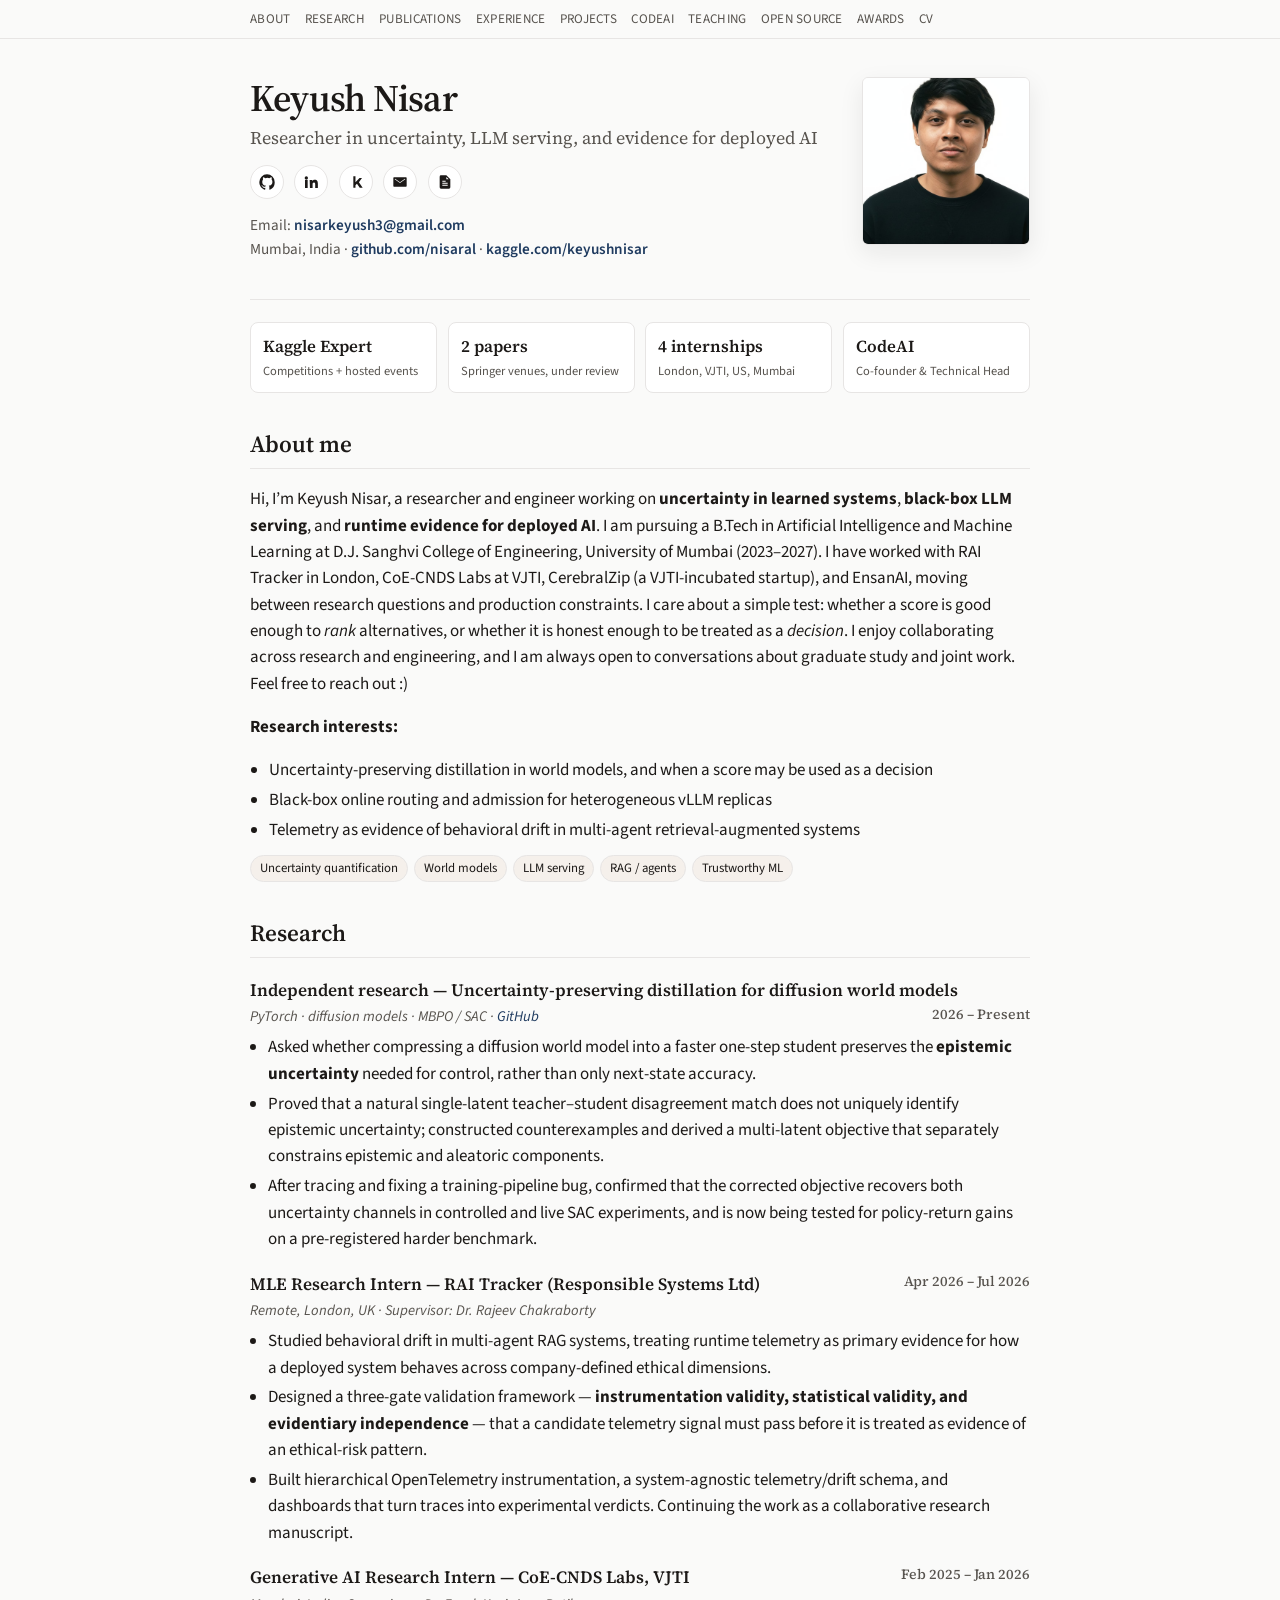
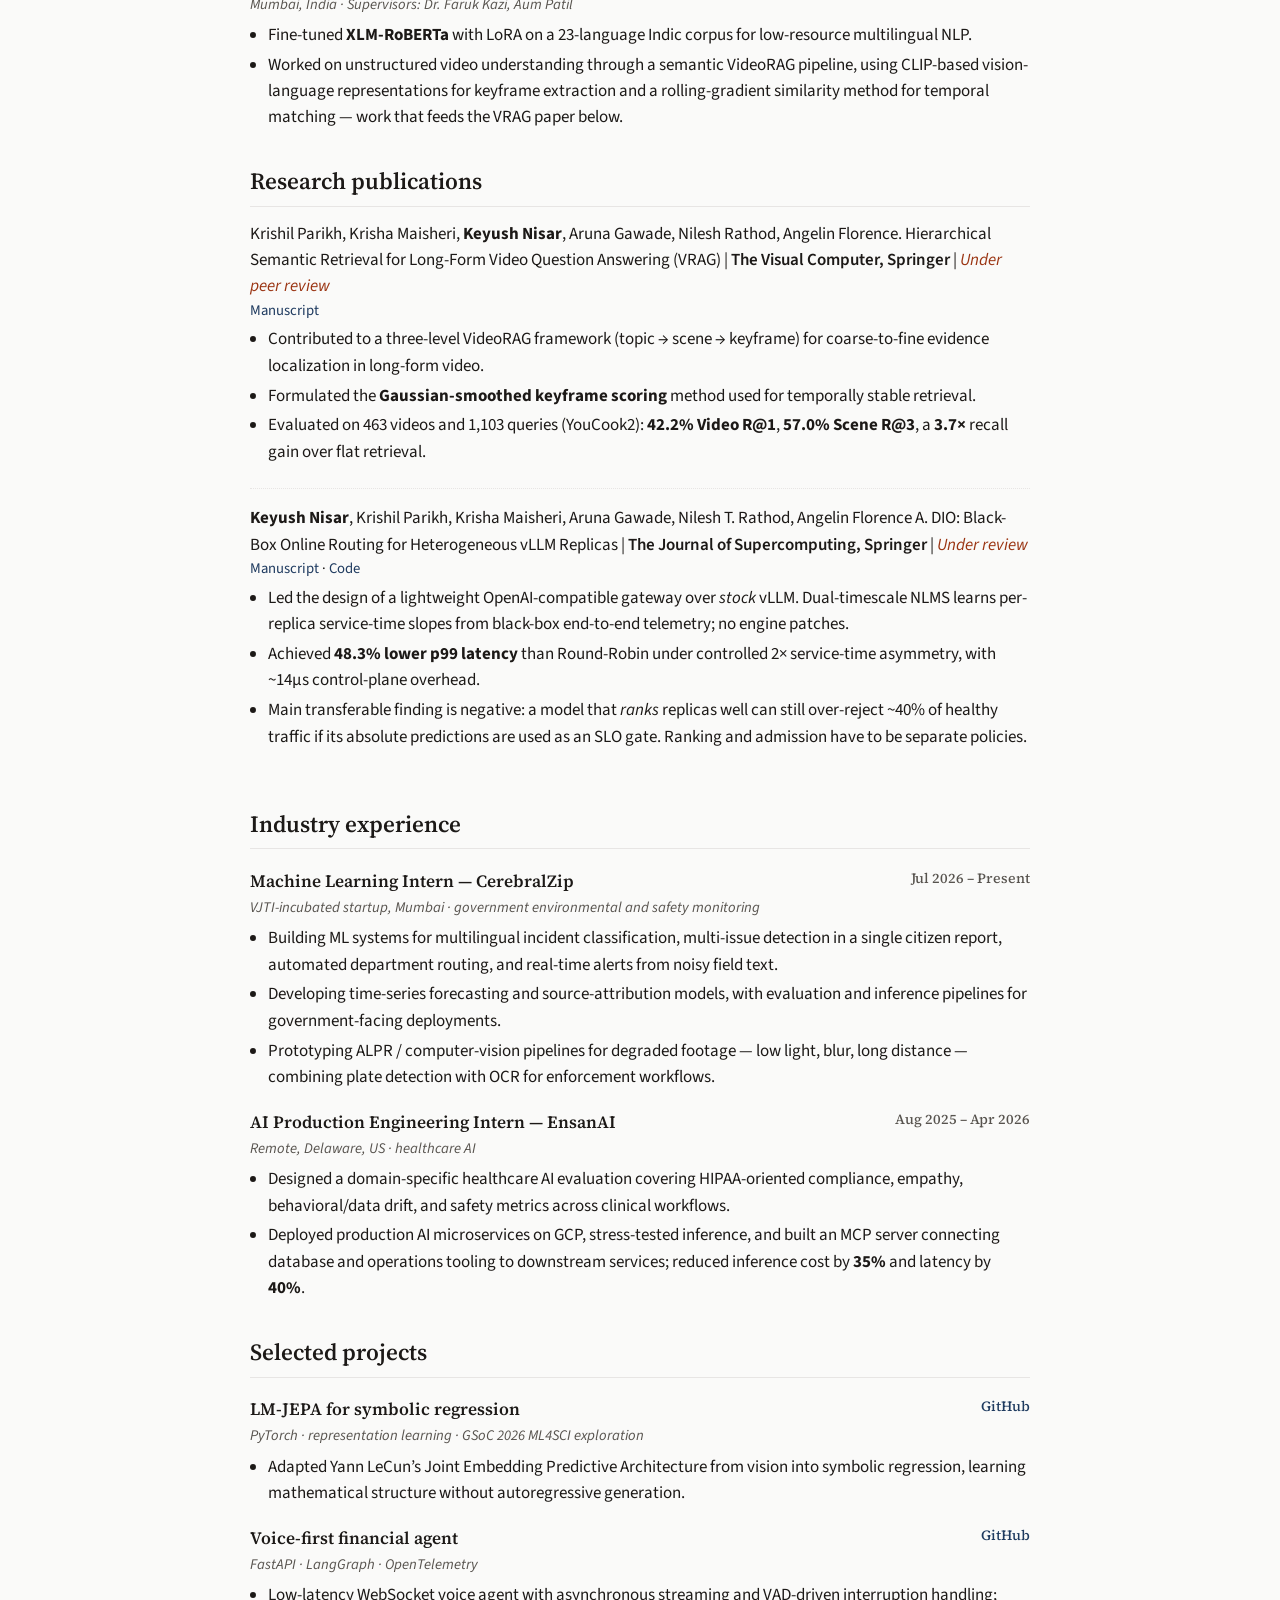
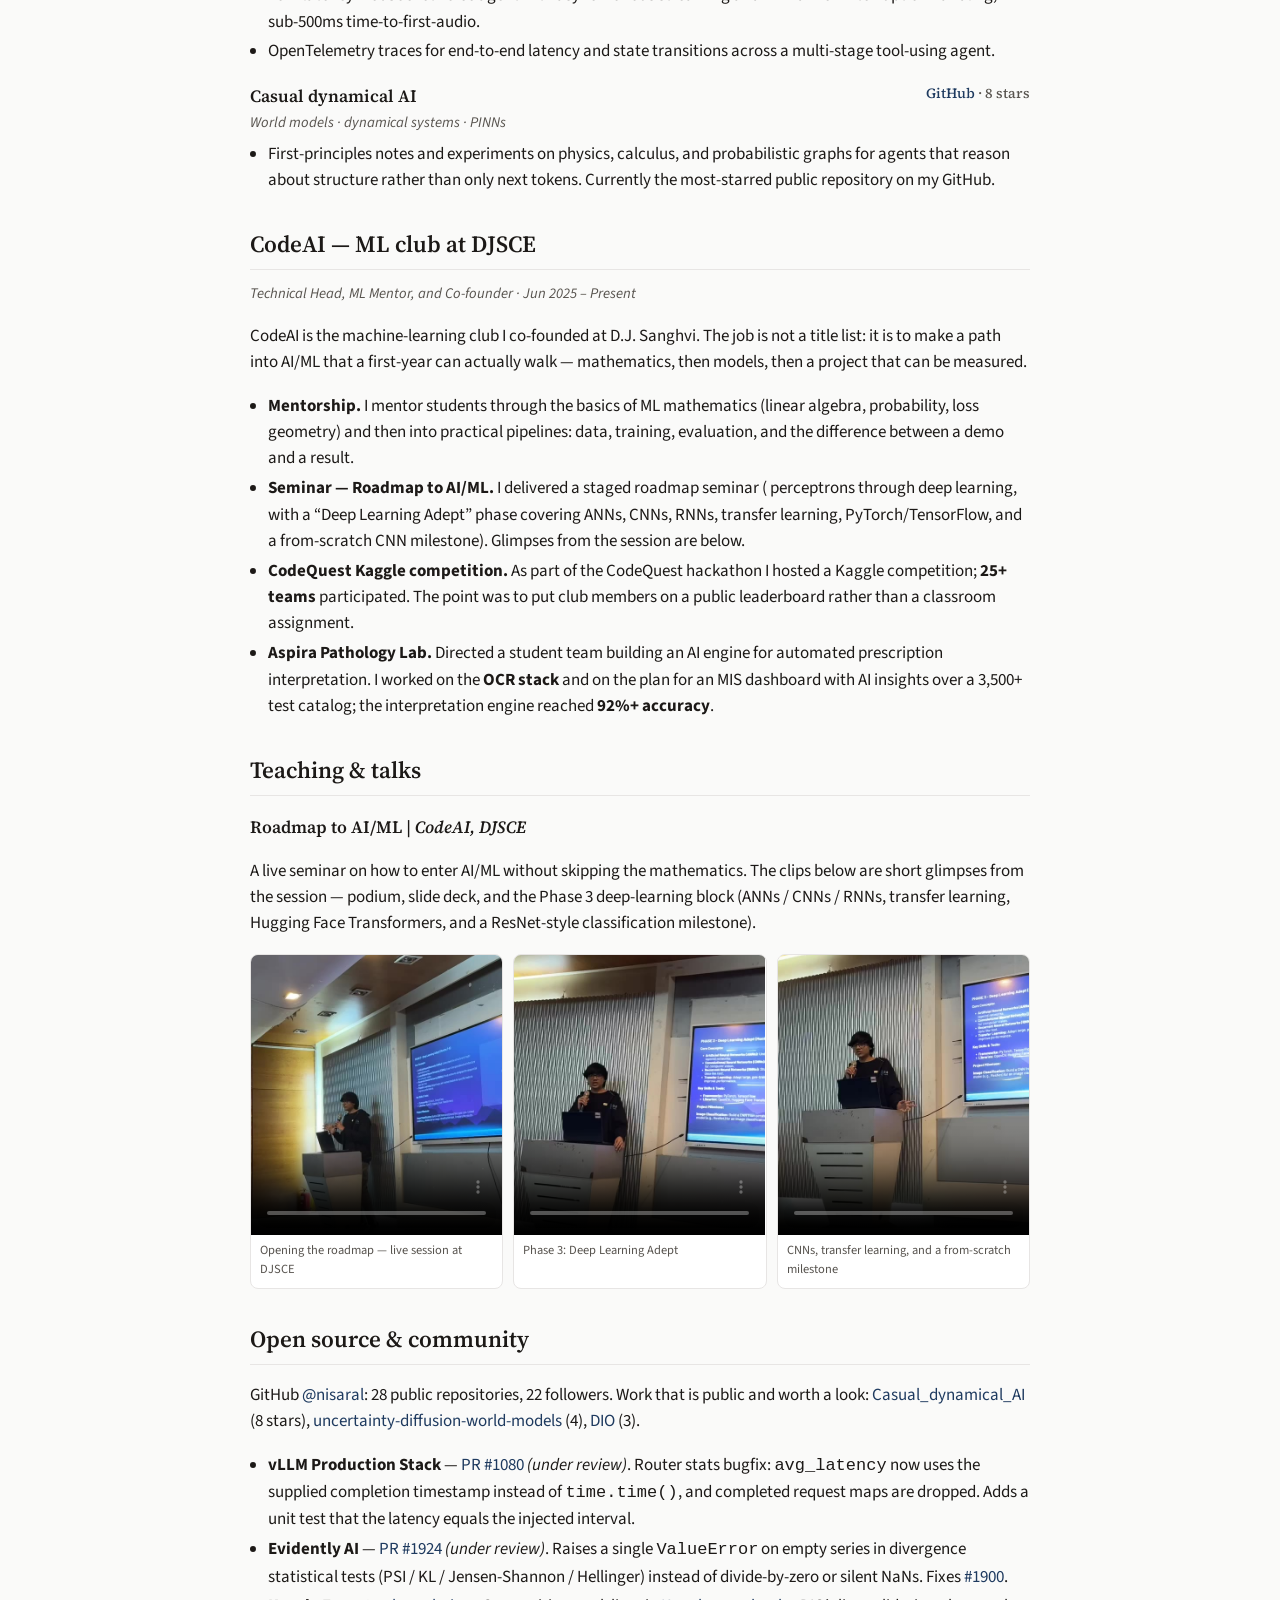
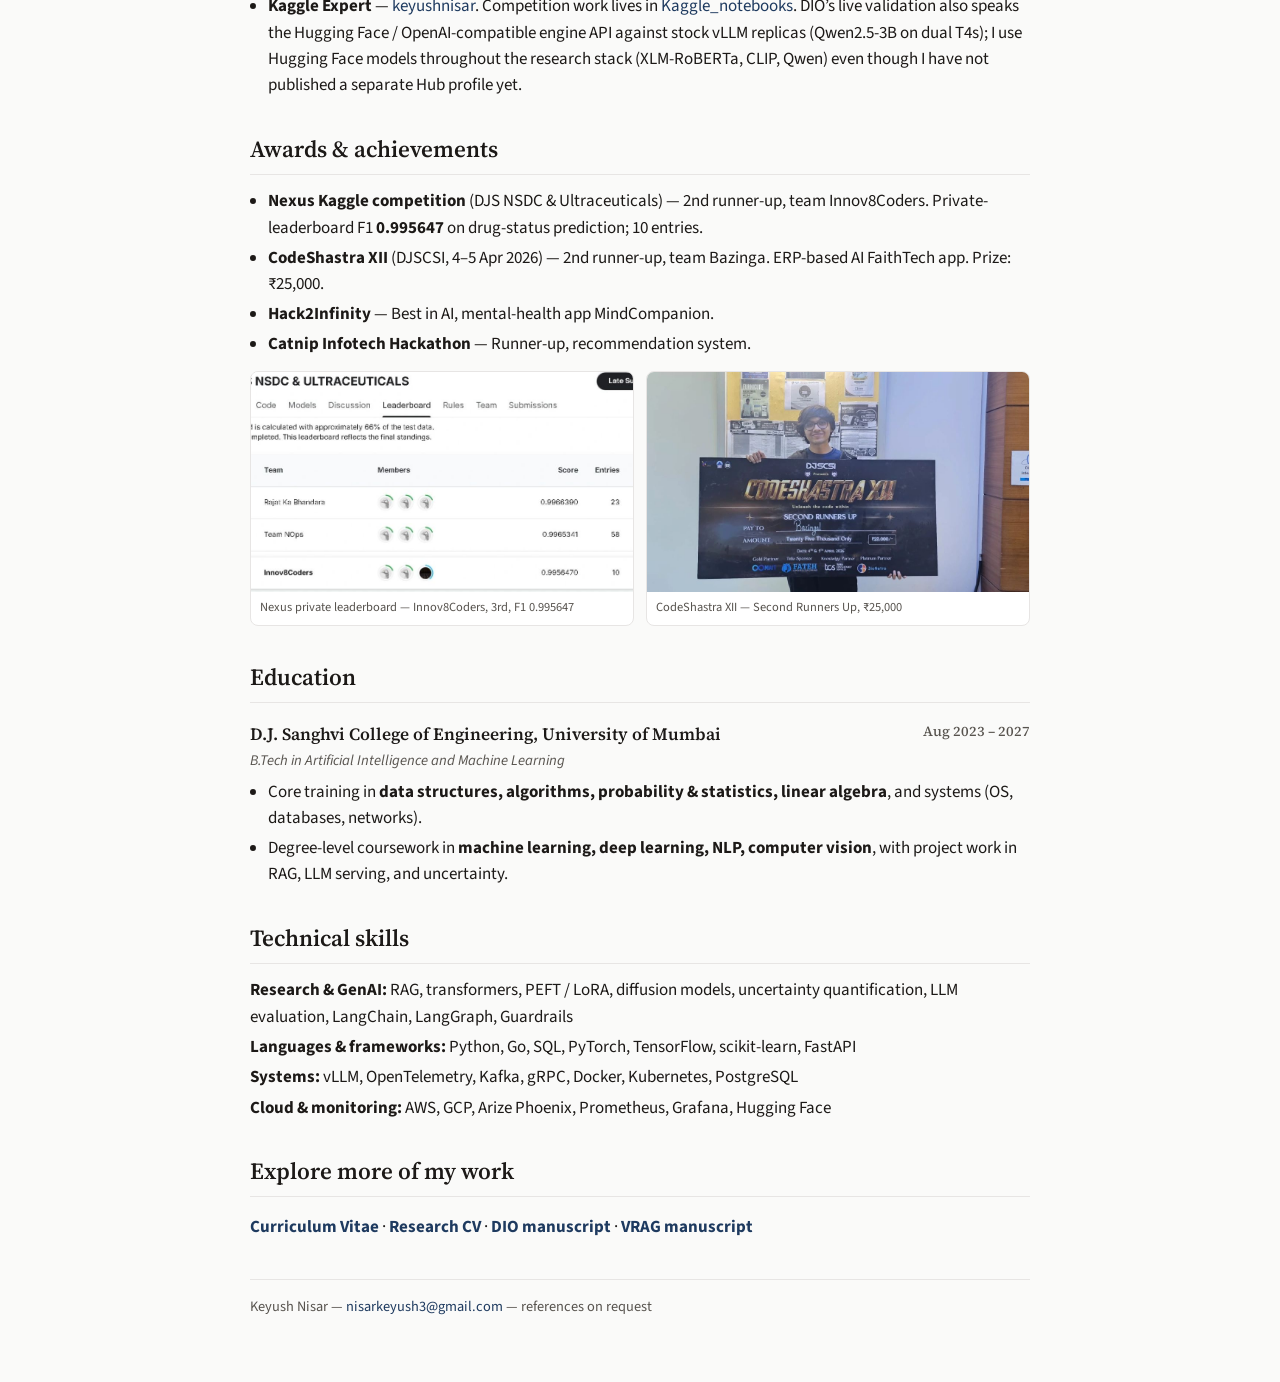
==== index.html @ 70827b8f "Initial academic homepage" ====
<!DOCTYPE html>
<html lang="en">
<head>
  <meta charset="utf-8" />
  <meta name="viewport" content="width=device-width, initial-scale=1" />
  <title>Keyush Nisar | Uncertainty, LLM Serving, and Evidence for Deployed AI</title>
  <meta name="description" content="Keyush Nisar — B.Tech AI &amp; ML at D.J. Sanghvi College of Engineering. Research on uncertainty in learned systems, black-box LLM serving, and runtime evidence for multi-agent RAG." />
  <link rel="preconnect" href="https://fonts.googleapis.com" />
  <link rel="preconnect" href="https://fonts.gstatic.com" crossorigin />
  <link href="https://fonts.googleapis.com/css2?family=Source+Sans+3:ital,wght@0,400;0,600;0,700;1,400&family=Source+Serif+4:ital,wght@0,500;0,600;1,400&display=swap" rel="stylesheet" />
  <link rel="stylesheet" href="assets/css/style.css" />
  <link rel="icon" href="assets/img/keyush.jpg" />
</head>
<body>
  <nav class="topnav">
    <div class="inner">
      <a href="#about">About</a>
      <a href="#research">Research</a>
      <a href="#publications">Publications</a>
      <a href="#experience">Experience</a>
      <a href="#projects">Projects</a>
      <a href="#codeai">CodeAI</a>
      <a href="#teaching">Teaching</a>
      <a href="#opensource">Open source</a>
      <a href="#awards">Awards</a>
      <a href="#cv">CV</a>
    </div>
  </nav>

  <main class="wrap">
    <header class="hero">
      <div>
        <h1>Keyush Nisar</h1>
        <p class="role">Researcher in uncertainty, LLM serving, and evidence for deployed AI</p>
        <div class="socials" aria-label="Profiles">
          <a href="https://github.com/nisaral" title="GitHub" target="_blank" rel="noopener">
            <svg viewBox="0 0 24 24" aria-hidden="true"><path d="M12 .5A11.5 11.5 0 0 0 .5 12.3c0 5.2 3.4 9.6 8.1 11.2.6.1.8-.3.8-.6v-2.1c-3.3.7-4-1.6-4-1.6-.5-1.3-1.3-1.7-1.3-1.7-1.1-.7.1-.7.1-.7 1.2.1 1.8 1.2 1.8 1.2 1.1 1.8 2.8 1.3 3.5 1 .1-.8.4-1.3.8-1.6-2.6-.3-5.4-1.3-5.4-5.9 0-1.3.5-2.4 1.2-3.2-.1-.3-.5-1.6.1-3.3 0 0 1-.3 3.3 1.2a11.4 11.4 0 0 1 6 0c2.3-1.5 3.3-1.2 3.3-1.2.6 1.7.2 3 .1 3.3.8.8 1.2 1.9 1.2 3.2 0 4.6-2.8 5.6-5.4 5.9.4.4.8 1.1.8 2.2v3.3c0 .3.2.7.8.6A11.5 11.5 0 0 0 23.5 12 11.5 11.5 0 0 0 12 .5z"/></svg>
          </a>
          <a href="https://www.linkedin.com/in/keyush-n-017a3a2b3/" title="LinkedIn" target="_blank" rel="noopener">
            <svg viewBox="0 0 24 24" aria-hidden="true"><path d="M4.98 3.5A2.5 2.5 0 1 1 5 8.5a2.5 2.5 0 0 1-.02-5zM3 9h4v12H3zm7 0h3.8v1.6h.1c.5-1 1.8-2 3.7-2 4 0 4.7 2.6 4.7 6V21h-4v-5.3c0-1.3 0-3-1.8-3s-2.1 1.4-2.1 2.9V21h-4z"/></svg>
          </a>
          <a href="https://www.kaggle.com/keyushnisar" title="Kaggle" target="_blank" rel="noopener">
            <svg viewBox="0 0 24 24" aria-hidden="true"><path d="M16.4 12.4 22 20.8h-4.4l-4.2-6.3-2.2 2.3V20.8H8V3.2h3.2v9.1l6.1-6.4H21z"/></svg>
          </a>
          <a href="mailto:nisarkeyush3@gmail.com" title="Email">
            <svg viewBox="0 0 24 24" aria-hidden="true"><path d="M3 5h18a1 1 0 0 1 1 1v12a1 1 0 0 1-1 1H3a1 1 0 0 1-1-1V6a1 1 0 0 1 1-1zm9 7.5L4.7 7.2 4 8l8 5.5L20 8l-.7-.8z"/></svg>
          </a>
          <a href="files/Keyush_Nisar_CV.pdf" title="CV">
            <svg viewBox="0 0 24 24" aria-hidden="true"><path d="M14 2H6a2 2 0 0 0-2 2v16a2 2 0 0 0 2 2h12a2 2 0 0 0 2-2V8zm0 2.5 3.5 3.5H14zM8 13h8v1.5H8zm0 3h8v1.5H8zM8 10h5v1.5H8z"/></svg>
          </a>
        </div>
        <p class="meta">
          Email: <a href="mailto:nisarkeyush3@gmail.com">nisarkeyush3@gmail.com</a><br />
          Mumbai, India ·
          <a href="https://github.com/nisaral">github.com/nisaral</a> ·
          <a href="https://www.kaggle.com/keyushnisar">kaggle.com/keyushnisar</a>
        </p>
      </div>
      <img class="photo" src="assets/img/keyush.jpg" alt="Portrait of Keyush Nisar" />
    </header>

    <section class="stats" aria-label="Highlights">
      <div class="stat"><b>Kaggle Expert</b><span>Competitions + hosted events</span></div>
      <div class="stat"><b>2 papers</b><span>Springer venues, under review</span></div>
      <div class="stat"><b>4 internships</b><span>London, VJTI, US, Mumbai</span></div>
      <div class="stat"><b>CodeAI</b><span>Co-founder &amp; Technical Head</span></div>
    </section>

    <section id="about">
      <h2>About me</h2>
      <p>
        Hi, I’m Keyush Nisar, a researcher and engineer working on <strong>uncertainty in learned systems</strong>,
        <strong>black-box LLM serving</strong>, and <strong>runtime evidence for deployed AI</strong>.
        I am pursuing a B.Tech in Artificial Intelligence and Machine Learning at
        D.J. Sanghvi College of Engineering, University of Mumbai (2023–2027).
        I have worked with RAI Tracker in London, CoE-CNDS Labs at VJTI, CerebralZip (a VJTI-incubated startup),
        and EnsanAI, moving between research questions and production constraints.
        I care about a simple test: whether a score is good enough to <em>rank</em> alternatives, or whether it is
        honest enough to be treated as a <em>decision</em>. I enjoy collaborating across research and engineering,
        and I am always open to conversations about graduate study and joint work. Feel free to reach out :)
      </p>
      <p><strong>Research interests:</strong></p>
      <ul class="interests">
        <li>Uncertainty-preserving distillation in world models, and when a score may be used as a decision</li>
        <li>Black-box online routing and admission for heterogeneous vLLM replicas</li>
        <li>Telemetry as evidence of behavioral drift in multi-agent retrieval-augmented systems</li>
      </ul>
      <div class="chips">
        <span class="chip">Uncertainty quantification</span>
        <span class="chip">World models</span>
        <span class="chip">LLM serving</span>
        <span class="chip">RAG / agents</span>
        <span class="chip">Trustworthy ML</span>
      </div>
    </section>

    <section id="research">
      <h2>Research</h2>

      <h3>Independent research — Uncertainty-preserving distillation for diffusion world models <span class="when">2026 – Present</span></h3>
      <p class="org">PyTorch · diffusion models · MBPO / SAC · <a href="https://github.com/nisaral/uncertainty-diffusion-world-models">GitHub</a></p>
      <ul>
        <li>Asked whether compressing a diffusion world model into a faster one-step student preserves the <strong>epistemic uncertainty</strong> needed for control, rather than only next-state accuracy.</li>
        <li>Proved that a natural single-latent teacher–student disagreement match does not uniquely identify epistemic uncertainty; constructed counterexamples and derived a multi-latent objective that separately constrains epistemic and aleatoric components.</li>
        <li>After tracing and fixing a training-pipeline bug, confirmed that the corrected objective recovers both uncertainty channels in controlled and live SAC experiments, and is now being tested for policy-return gains on a pre-registered harder benchmark.</li>
      </ul>

      <h3>MLE Research Intern — RAI Tracker (Responsible Systems Ltd) <span class="when">Apr 2026 – Jul 2026</span></h3>
      <p class="org">Remote, London, UK · Supervisor: Dr. Rajeev Chakraborty</p>
      <ul>
        <li>Studied behavioral drift in multi-agent RAG systems, treating runtime telemetry as primary evidence for how a deployed system behaves across company-defined ethical dimensions.</li>
        <li>Designed a three-gate validation framework — <strong>instrumentation validity, statistical validity, and evidentiary independence</strong> — that a candidate telemetry signal must pass before it is treated as evidence of an ethical-risk pattern.</li>
        <li>Built hierarchical OpenTelemetry instrumentation, a system-agnostic telemetry/drift schema, and dashboards that turn traces into experimental verdicts. Continuing the work as a collaborative research manuscript.</li>
      </ul>

      <h3>Generative AI Research Intern — CoE-CNDS Labs, VJTI <span class="when">Feb 2025 – Jan 2026</span></h3>
      <p class="org">Mumbai, India · Supervisors: Dr. Faruk Kazi, Aum Patil</p>
      <ul>
        <li>Fine-tuned <strong>XLM-RoBERTa</strong> with LoRA on a 23-language Indic corpus for low-resource multilingual NLP.</li>
        <li>Worked on unstructured video understanding through a semantic VideoRAG pipeline, using CLIP-based vision-language representations for keyframe extraction and a rolling-gradient similarity method for temporal matching — work that feeds the VRAG paper below.</li>
      </ul>
    </section>

    <section id="publications">
      <h2>Research publications</h2>

      <article class="pub">
        Krishil Parikh, Krisha Maisheri, <strong>Keyush Nisar</strong>, Aruna Gawade, Nilesh Rathod, Angelin Florence.
        Hierarchical Semantic Retrieval for Long-Form Video Question Answering (VRAG) |
        <span class="venue">The Visual Computer, Springer</span> |
        <span class="status">Under peer review</span>
        <div class="links">
          <a href="files/VRAG_paper.pdf">Manuscript</a>
        </div>
        <ul>
          <li>Contributed to a three-level VideoRAG framework (topic → scene → keyframe) for coarse-to-fine evidence localization in long-form video.</li>
          <li>Formulated the <strong>Gaussian-smoothed keyframe scoring</strong> method used for temporally stable retrieval.</li>
          <li>Evaluated on 463 videos and 1,103 queries (YouCook2): <strong>42.2% Video R@1</strong>, <strong>57.0% Scene R@3</strong>, a <strong>3.7×</strong> recall gain over flat retrieval.</li>
        </ul>
      </article>

      <article class="pub">
        <strong>Keyush Nisar</strong>, Krishil Parikh, Krisha Maisheri, Aruna Gawade, Nilesh T. Rathod, Angelin Florence A.
        DIO: Black-Box Online Routing for Heterogeneous vLLM Replicas |
        <span class="venue">The Journal of Supercomputing, Springer</span> |
        <span class="status">Under review</span>
        <div class="links">
          <a href="files/DIO_paper.pdf">Manuscript</a> ·
          <a href="https://github.com/nisaral/DIO">Code</a>
        </div>
        <ul>
          <li>Led the design of a lightweight OpenAI-compatible gateway over <em>stock</em> vLLM. Dual-timescale NLMS learns per-replica service-time slopes from black-box end-to-end telemetry; no engine patches.</li>
          <li>Achieved <strong>48.3% lower p99 latency</strong> than Round-Robin under controlled 2× service-time asymmetry, with ~14µs control-plane overhead.</li>
          <li>Main transferable finding is negative: a model that <em>ranks</em> replicas well can still over-reject ~40% of healthy traffic if its absolute predictions are used as an SLO gate. Ranking and admission have to be separate policies.</li>
        </ul>
      </article>
    </section>

    <section id="experience">
      <h2>Industry experience</h2>

      <h3>Machine Learning Intern — CerebralZip <span class="when">Jul 2026 – Present</span></h3>
      <p class="org">VJTI-incubated startup, Mumbai · government environmental and safety monitoring</p>
      <ul>
        <li>Building ML systems for multilingual incident classification, multi-issue detection in a single citizen report, automated department routing, and real-time alerts from noisy field text.</li>
        <li>Developing time-series forecasting and source-attribution models, with evaluation and inference pipelines for government-facing deployments.</li>
        <li>Prototyping ALPR / computer-vision pipelines for degraded footage — low light, blur, long distance — combining plate detection with OCR for enforcement workflows.</li>
      </ul>

      <h3>AI Production Engineering Intern — EnsanAI <span class="when">Aug 2025 – Apr 2026</span></h3>
      <p class="org">Remote, Delaware, US · healthcare AI</p>
      <ul>
        <li>Designed a domain-specific healthcare AI evaluation covering HIPAA-oriented compliance, empathy, behavioral/data drift, and safety metrics across clinical workflows.</li>
        <li>Deployed production AI microservices on GCP, stress-tested inference, and built an MCP server connecting database and operations tooling to downstream services; reduced inference cost by <strong>35%</strong> and latency by <strong>40%</strong>.</li>
      </ul>
    </section>

    <section id="projects">
      <h2>Selected projects</h2>

      <h3>LM-JEPA for symbolic regression <span class="when"><a href="https://github.com/nisaral/LM-JEPA-for-Symbolic-Regression">GitHub</a></span></h3>
      <p class="org">PyTorch · representation learning · GSoC 2026 ML4SCI exploration</p>
      <ul>
        <li>Adapted Yann LeCun’s Joint Embedding Predictive Architecture from vision into symbolic regression, learning mathematical structure without autoregressive generation.</li>
      </ul>

      <h3>Voice-first financial agent <span class="when"><a href="https://github.com/nisaral/Finance_Agent">GitHub</a></span></h3>
      <p class="org">FastAPI · LangGraph · OpenTelemetry</p>
      <ul>
        <li>Low-latency WebSocket voice agent with asynchronous streaming and VAD-driven interruption handling; sub-500ms time-to-first-audio.</li>
        <li>OpenTelemetry traces for end-to-end latency and state transitions across a multi-stage tool-using agent.</li>
      </ul>

      <h3>Casual dynamical AI <span class="when"><a href="https://github.com/nisaral/Casual_dynamical_AI">GitHub</a> · 8 stars</span></h3>
      <p class="org">World models · dynamical systems · PINNs</p>
      <ul>
        <li>First-principles notes and experiments on physics, calculus, and probabilistic graphs for agents that reason about structure rather than only next tokens. Currently the most-starred public repository on my GitHub.</li>
      </ul>
    </section>

    <section id="codeai">
      <h2>CodeAI — ML club at DJSCE</h2>
      <p class="org">Technical Head, ML Mentor, and Co-founder · Jun 2025 – Present</p>
      <p>
        CodeAI is the machine-learning club I co-founded at D.J. Sanghvi. The job is not a title list:
        it is to make a path into AI/ML that a first-year can actually walk — mathematics, then models,
        then a project that can be measured.
      </p>
      <ul>
        <li><strong>Mentorship.</strong> I mentor students through the basics of ML mathematics (linear algebra, probability, loss geometry) and then into practical pipelines: data, training, evaluation, and the difference between a demo and a result.</li>
        <li><strong>Seminar — Roadmap to AI/ML.</strong> I delivered a staged roadmap seminar ( perceptrons through deep learning, with a “Deep Learning Adept” phase covering ANNs, CNNs, RNNs, transfer learning, PyTorch/TensorFlow, and a from-scratch CNN milestone). Glimpses from the session are below.</li>
        <li><strong>CodeQuest Kaggle competition.</strong> As part of the CodeQuest hackathon I hosted a Kaggle competition; <strong>25+ teams</strong> participated. The point was to put club members on a public leaderboard rather than a classroom assignment.</li>
        <li><strong>Aspira Pathology Lab.</strong> Directed a student team building an AI engine for automated prescription interpretation. I worked on the <strong>OCR stack</strong> and on the plan for an MIS dashboard with AI insights over a 3,500+ test catalog; the interpretation engine reached <strong>92%+ accuracy</strong>.</li>
      </ul>
    </section>

    <section id="teaching">
      <h2>Teaching &amp; talks</h2>
      <h3>Roadmap to AI/ML | <em>CodeAI, DJSCE</em></h3>
      <p>
        A live seminar on how to enter AI/ML without skipping the mathematics. The clips below are short
        glimpses from the session — podium, slide deck, and the Phase 3 deep-learning block
        (ANNs / CNNs / RNNs, transfer learning, Hugging Face Transformers, and a ResNet-style classification milestone).
      </p>
      <div class="clips">
        <figure>
          <video controls preload="metadata" poster="assets/img/seminar-1.jpg" src="assets/video/seminar-1.mp4"></video>
          <figcaption>Opening the roadmap — live session at DJSCE</figcaption>
        </figure>
        <figure>
          <video controls preload="metadata" poster="assets/img/seminar-2.jpg" src="assets/video/seminar-2.mp4"></video>
          <figcaption>Phase 3: Deep Learning Adept</figcaption>
        </figure>
        <figure>
          <video controls preload="metadata" poster="assets/img/seminar-3.jpg" src="assets/video/seminar-3.mp4"></video>
          <figcaption>CNNs, transfer learning, and a from-scratch milestone</figcaption>
        </figure>
      </div>
    </section>

    <section id="opensource">
      <h2>Open source &amp; community</h2>
      <p>
        GitHub <a href="https://github.com/nisaral">@nisaral</a>: 28 public repositories, 22 followers.
        Work that is public and worth a look: <a href="https://github.com/nisaral/Casual_dynamical_AI">Casual_dynamical_AI</a> (8 stars),
        <a href="https://github.com/nisaral/uncertainty-diffusion-world-models">uncertainty-diffusion-world-models</a> (4),
        <a href="https://github.com/nisaral/DIO">DIO</a> (3).
      </p>
      <ul>
        <li>
          <strong>vLLM Production Stack</strong> —
          <a href="https://github.com/vllm-project/production-stack/pull/1080">PR #1080</a>
          <em>(under review)</em>.
          Router stats bugfix: <code>avg_latency</code> now uses the supplied completion timestamp instead of
          <code>time.time()</code>, and completed request maps are dropped. Adds a unit test that the latency
          equals the injected interval.
        </li>
        <li>
          <strong>Evidently AI</strong> —
          <a href="https://github.com/evidentlyai/evidently/pull/1924">PR #1924</a>
          <em>(under review)</em>.
          Raises a single <code>ValueError</code> on empty series in divergence statistical tests
          (PSI / KL / Jensen-Shannon / Hellinger) instead of divide-by-zero or silent NaNs. Fixes
          <a href="https://github.com/evidentlyai/evidently/issues/1900">#1900</a>.
        </li>
        <li>
          <strong>Kaggle Expert</strong> —
          <a href="https://www.kaggle.com/keyushnisar">keyushnisar</a>.
          Competition work lives in
          <a href="https://github.com/nisaral/Kaggle_notebooks">Kaggle_notebooks</a>.
          DIO’s live validation also speaks the Hugging Face / OpenAI-compatible engine API against stock vLLM replicas
          (Qwen2.5-3B on dual T4s); I use Hugging Face models throughout the research stack (XLM-RoBERTa, CLIP, Qwen)
          even though I have not published a separate Hub profile yet.
        </li>
      </ul>
    </section>

    <section id="awards">
      <h2>Awards &amp; achievements</h2>
      <ul>
        <li><strong>Nexus Kaggle competition</strong> (DJS NSDC &amp; Ultraceuticals) — 2nd runner-up, team Innov8Coders. Private-leaderboard F1 <strong>0.995647</strong> on drug-status prediction; 10 entries.</li>
        <li><strong>CodeShastra XII</strong> (DJSCSI, 4–5 Apr 2026) — 2nd runner-up, team Bazinga. ERP-based AI FaithTech app. Prize: ₹25,000.</li>
        <li><strong>Hack2Infinity</strong> — Best in AI, mental-health app MindCompanion.</li>
        <li><strong>Catnip Infotech Hackathon</strong> — Runner-up, recommendation system.</li>
      </ul>
      <div class="gallery">
        <figure>
          <img src="assets/img/kaggle-nexus.jpg" alt="Nexus Kaggle private leaderboard, Innov8Coders in third with F1 0.995647" />
          <figcaption>Nexus private leaderboard — Innov8Coders, 3rd, F1 0.995647</figcaption>
        </figure>
        <figure>
          <img src="assets/img/codeshastra.jpg" alt="Keyush holding the CodeShastra XII second runners-up cheque for twenty-five thousand rupees" />
          <figcaption>CodeShastra XII — Second Runners Up, ₹25,000</figcaption>
        </figure>
      </div>
    </section>

    <section id="education">
      <h2>Education</h2>
      <h3>D.J. Sanghvi College of Engineering, University of Mumbai <span class="when">Aug 2023 – 2027</span></h3>
      <p class="org">B.Tech in Artificial Intelligence and Machine Learning</p>
      <ul>
        <li>Core training in <strong>data structures, algorithms, probability &amp; statistics, linear algebra</strong>, and systems (OS, databases, networks).</li>
        <li>Degree-level coursework in <strong>machine learning, deep learning, NLP, computer vision</strong>, with project work in RAG, LLM serving, and uncertainty.</li>
      </ul>
    </section>

    <section id="skills">
      <h2>Technical skills</h2>
      <div class="skills">
        <p><strong>Research &amp; GenAI:</strong> RAG, transformers, PEFT / LoRA, diffusion models, uncertainty quantification, LLM evaluation, LangChain, LangGraph, Guardrails</p>
        <p><strong>Languages &amp; frameworks:</strong> Python, Go, SQL, PyTorch, TensorFlow, scikit-learn, FastAPI</p>
        <p><strong>Systems:</strong> vLLM, OpenTelemetry, Kafka, gRPC, Docker, Kubernetes, PostgreSQL</p>
        <p><strong>Cloud &amp; monitoring:</strong> AWS, GCP, Arize Phoenix, Prometheus, Grafana, Hugging Face</p>
      </div>
    </section>

    <section id="cv">
      <h2>Explore more of my work</h2>
      <p>
        <a href="files/Keyush_Nisar_CV.pdf"><strong>Curriculum Vitae</strong></a>
        ·
        <a href="files/Keyush_Nisar_Research_CV.pdf"><strong>Research CV</strong></a>
        ·
        <a href="files/DIO_paper.pdf"><strong>DIO manuscript</strong></a>
        ·
        <a href="files/VRAG_paper.pdf"><strong>VRAG manuscript</strong></a>
      </p>
    </section>

    <footer>
      Keyush Nisar — <a href="mailto:nisarkeyush3@gmail.com">nisarkeyush3@gmail.com</a> — references on request
    </footer>
  </main>
</body>
</html>
---- assets/css/style.css ----
:root {
  --ink: #1c1917;
  --muted: #57534e;
  --line: #e7e5e4;
  --paper: #fafaf9;
  --card: #ffffff;
  --link: #1e3a5f;
  --link-hover: #0f2744;
  --accent: #9a3412;
  --chip: #f5f0eb;
  --max: 820px;
}

* { box-sizing: border-box; }
html { scroll-behavior: smooth; }
body {
  margin: 0;
  background: var(--paper);
  color: var(--ink);
  font-family: "Source Sans 3", "Segoe UI", Helvetica, Arial, sans-serif;
  font-size: 17px;
  line-height: 1.55;
}

a { color: var(--link); text-decoration: none; }
a:hover { color: var(--link-hover); text-decoration: underline; }

.wrap {
  max-width: var(--max);
  margin: 0 auto;
  padding: 0 1.25rem 4rem;
}

.topnav {
  position: sticky;
  top: 0;
  z-index: 20;
  background: rgba(250, 250, 249, 0.92);
  backdrop-filter: blur(10px);
  border-bottom: 1px solid var(--line);
}
.topnav inner, .topnav .inner {
  max-width: var(--max);
  margin: 0 auto;
  padding: 0.55rem 1.25rem;
  display: flex;
  gap: 0.9rem;
  flex-wrap: wrap;
  font-size: 0.82rem;
  letter-spacing: 0.02em;
  text-transform: uppercase;
}
.topnav a { color: var(--muted); text-decoration: none; }
.topnav a:hover { color: var(--ink); }

header.hero {
  display: grid;
  grid-template-columns: 1fr 168px;
  gap: 1.75rem;
  align-items: start;
  padding: 2.4rem 0 1.4rem;
  border-bottom: 1px solid var(--line);
}

h1 {
  font-family: "Source Serif 4", Georgia, "Times New Roman", serif;
  font-weight: 600;
  font-size: 2.35rem;
  letter-spacing: -0.02em;
  margin: 0 0 0.2rem;
  line-height: 1.15;
}
.role {
  font-family: "Source Serif 4", Georgia, serif;
  font-size: 1.12rem;
  color: var(--muted);
  margin: 0 0 0.85rem;
  font-weight: 400;
}

.socials {
  display: flex;
  gap: 0.65rem;
  flex-wrap: wrap;
  margin: 0.4rem 0 0.7rem;
}
.socials a {
  width: 34px;
  height: 34px;
  border: 1px solid var(--line);
  border-radius: 999px;
  display: inline-flex;
  align-items: center;
  justify-content: center;
  color: var(--ink);
  background: var(--card);
  text-decoration: none;
}
.socials a:hover { border-color: var(--ink); background: #fff; }
.socials svg { width: 16px; height: 16px; fill: currentColor; }

.meta {
  font-size: 0.95rem;
  color: var(--muted);
}
.meta a { font-weight: 600; }

.photo {
  width: 168px;
  height: 168px;
  object-fit: cover;
  border-radius: 6px;
  border: 1px solid var(--line);
  box-shadow: 0 8px 24px rgba(28, 25, 23, 0.08);
}

.stats {
  display: grid;
  grid-template-columns: repeat(4, 1fr);
  gap: 0.65rem;
  margin: 1.35rem 0 0.4rem;
}
.stat {
  background: var(--card);
  border: 1px solid var(--line);
  border-radius: 8px;
  padding: 0.7rem 0.75rem;
}
.stat b {
  display: block;
  font-family: "Source Serif 4", Georgia, serif;
  font-size: 1.05rem;
  font-weight: 600;
}
.stat span {
  display: block;
  color: var(--muted);
  font-size: 0.78rem;
  margin-top: 0.12rem;
}

h2 {
  font-family: "Source Serif 4", Georgia, serif;
  font-size: 1.45rem;
  font-weight: 600;
  margin: 2.1rem 0 0.85rem;
  padding-bottom: 0.35rem;
  border-bottom: 1px solid var(--line);
}

h3 {
  font-family: "Source Serif 4", Georgia, serif;
  font-size: 1.08rem;
  font-weight: 600;
  margin: 1.15rem 0 0.15rem;
}

.when {
  float: right;
  color: var(--muted);
  font-size: 0.88rem;
  font-weight: 500;
  white-space: nowrap;
  margin-left: 1rem;
}
.org {
  color: var(--muted);
  font-size: 0.92rem;
  margin: 0 0 0.35rem;
  font-style: italic;
}

ul {
  margin: 0.25rem 0 0.6rem;
  padding-left: 1.15rem;
}
li { margin: 0.22rem 0; }

.interests { margin: 0.4rem 0 0; padding-left: 1.2rem; }
.chips {
  display: flex;
  flex-wrap: wrap;
  gap: 0.4rem;
  margin: 0.7rem 0 0;
}
.chip {
  background: var(--chip);
  border: 1px solid var(--line);
  color: var(--ink);
  font-size: 0.8rem;
  padding: 0.18rem 0.55rem;
  border-radius: 999px;
}

.pub {
  margin: 0 0 1rem;
  padding-bottom: 0.85rem;
  border-bottom: 1px dotted var(--line);
}
.pub:last-child { border-bottom: 0; }
.venue { font-weight: 600; }
.status {
  font-style: italic;
  color: var(--accent);
}
.links { font-size: 0.92rem; }

.gallery {
  display: grid;
  grid-template-columns: 1fr 1fr;
  gap: 0.75rem;
  margin: 0.85rem 0 0.4rem;
}
.gallery figure, .clips figure {
  margin: 0;
  background: var(--card);
  border: 1px solid var(--line);
  border-radius: 8px;
  overflow: hidden;
}
.gallery img {
  width: 100%;
  height: 220px;
  object-fit: cover;
  display: block;
}
.clips {
  display: grid;
  grid-template-columns: repeat(3, 1fr);
  gap: 0.65rem;
  margin: 0.8rem 0 0.2rem;
}
.clips video {
  width: 100%;
  height: 280px;
  object-fit: cover;
  background: #111;
  display: block;
}
figcaption {
  font-size: 0.78rem;
  color: var(--muted);
  padding: 0.4rem 0.55rem 0.5rem;
}

.skills p { margin: 0.25rem 0; }

footer {
  margin-top: 2.4rem;
  padding-top: 1rem;
  border-top: 1px solid var(--line);
  color: var(--muted);
  font-size: 0.9rem;
}

@media (max-width: 720px) {
  header.hero { grid-template-columns: 1fr; }
  .photo { width: 140px; height: 140px; }
  .stats { grid-template-columns: 1fr 1fr; }
  .when { float: none; display: block; margin: 0 0 0.2rem; }
  .clips { grid-template-columns: 1fr; }
  .clips video { height: 360px; }
  .gallery { grid-template-columns: 1fr; }
  h1 { font-size: 1.9rem; }
}
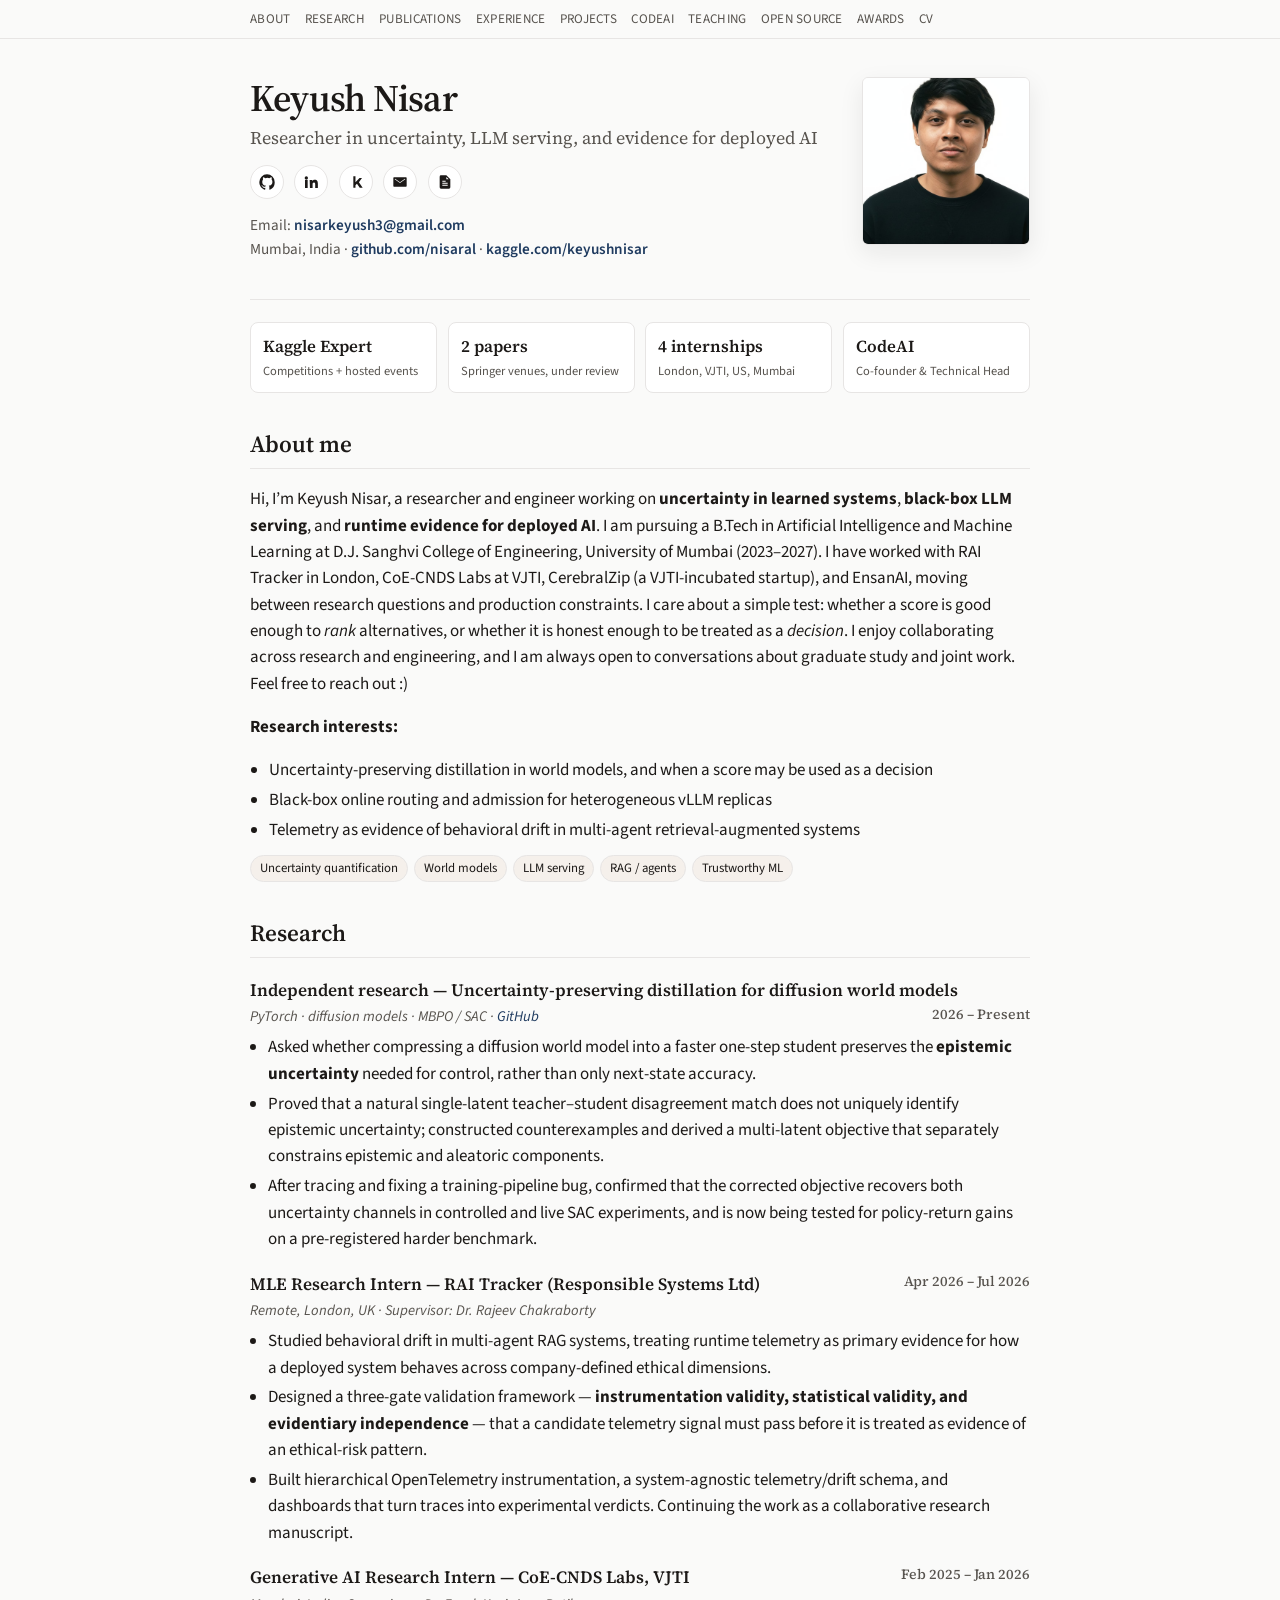
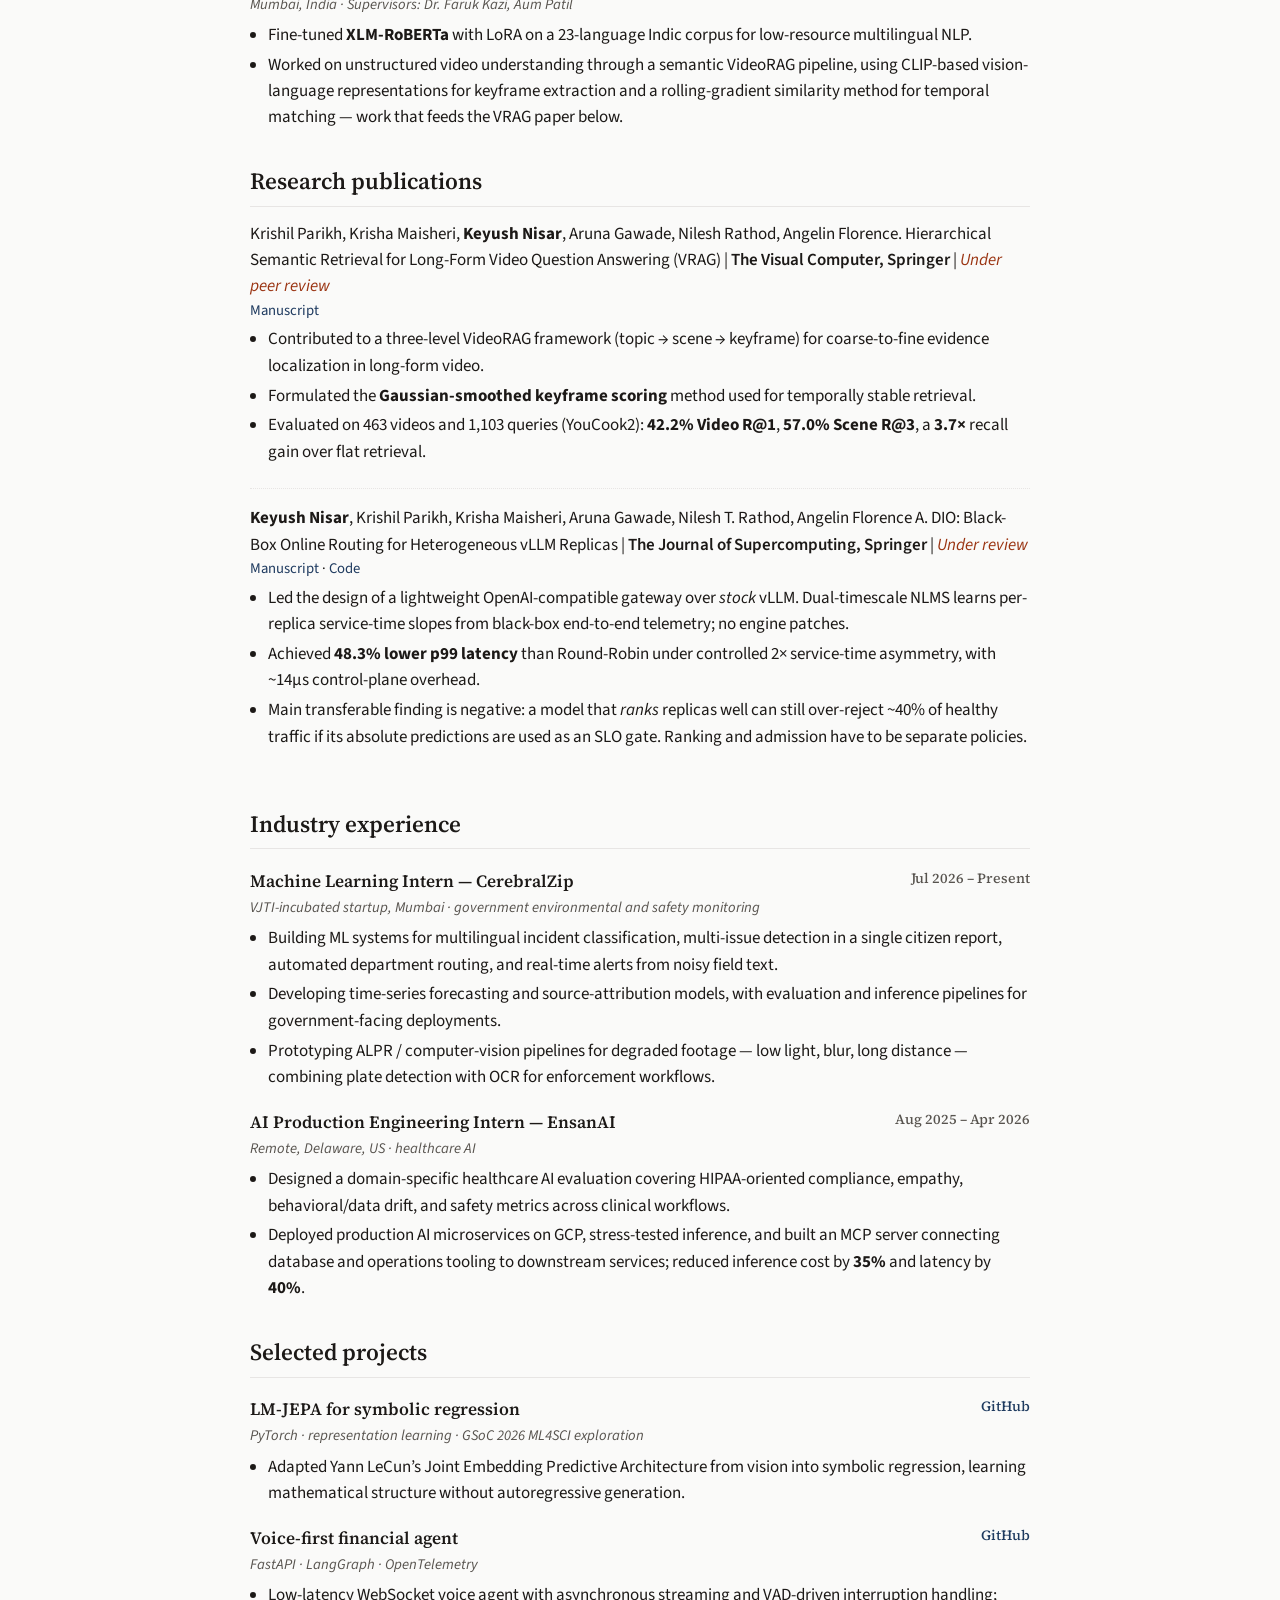
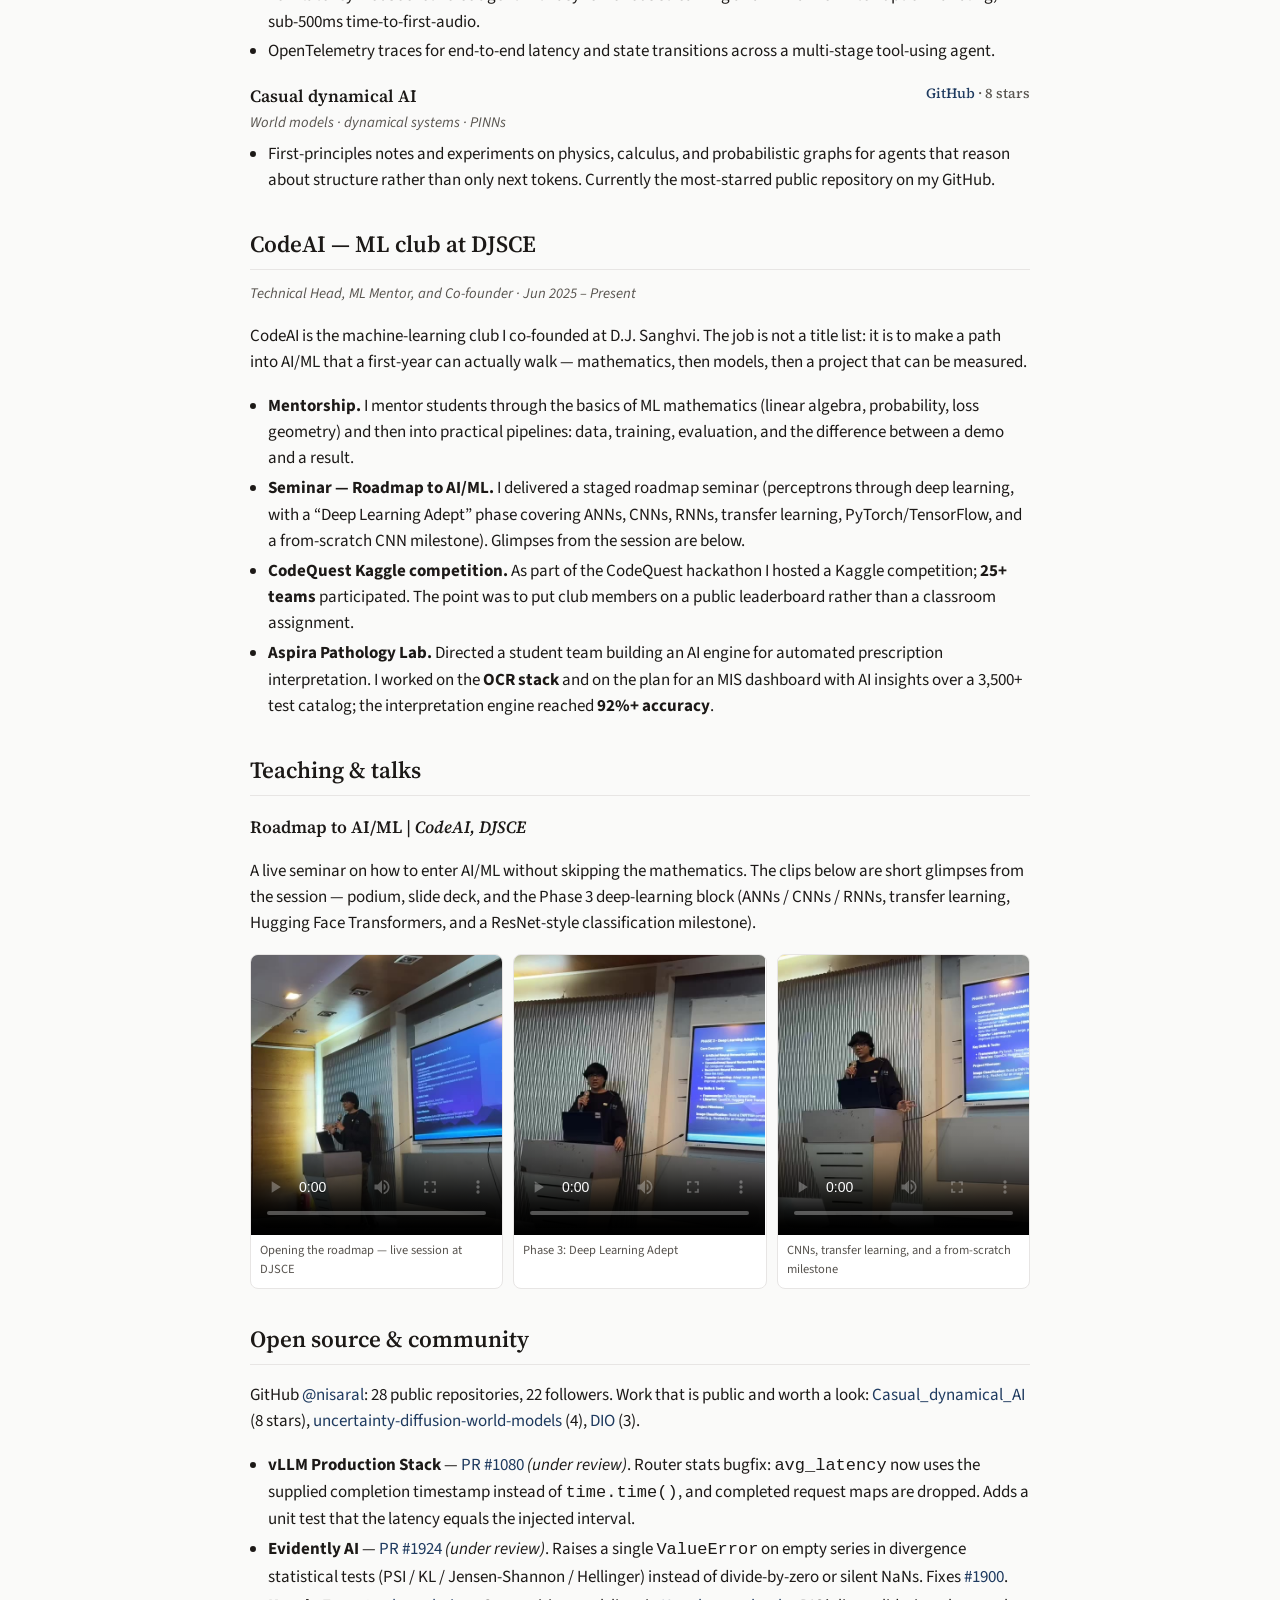
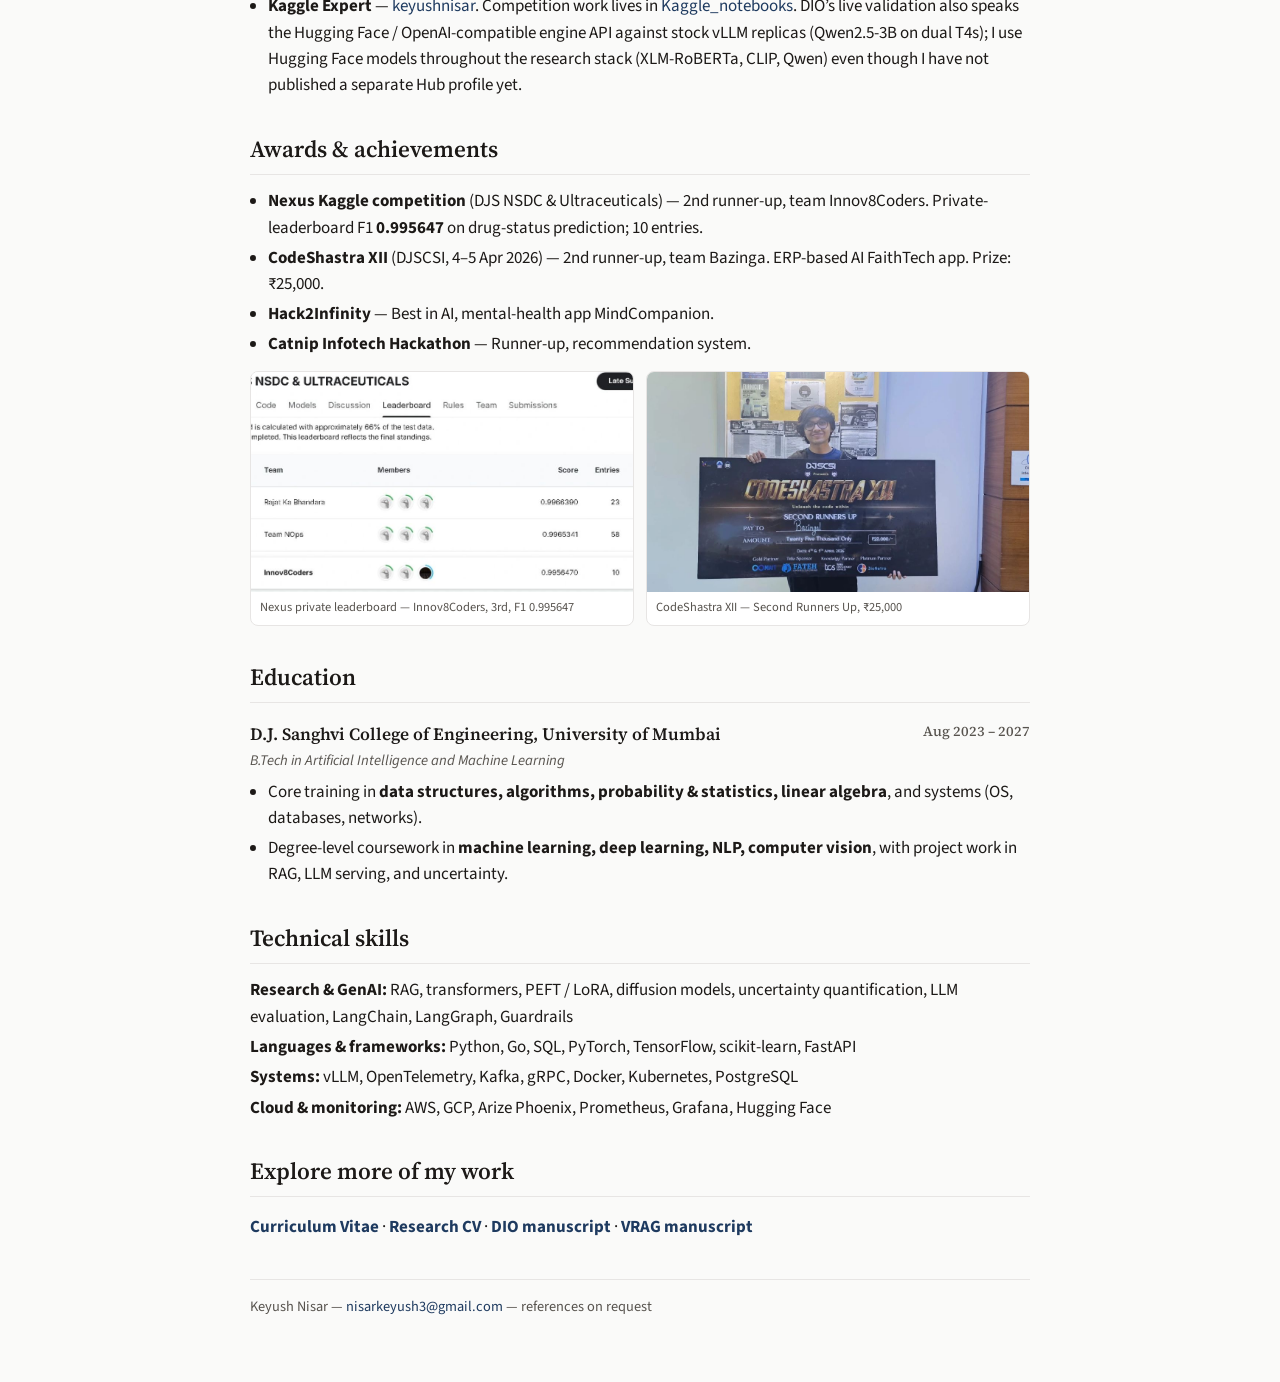
==== commit c8a20646: "Fix seminar wording and README URL" ====
--- a/index.html
+++ b/index.html
@@ -208,7 +208,7 @@
       </p>
       <ul>
         <li><strong>Mentorship.</strong> I mentor students through the basics of ML mathematics (linear algebra, probability, loss geometry) and then into practical pipelines: data, training, evaluation, and the difference between a demo and a result.</li>
-        <li><strong>Seminar — Roadmap to AI/ML.</strong> I delivered a staged roadmap seminar ( perceptrons through deep learning, with a “Deep Learning Adept” phase covering ANNs, CNNs, RNNs, transfer learning, PyTorch/TensorFlow, and a from-scratch CNN milestone). Glimpses from the session are below.</li>
+        <li><strong>Seminar — Roadmap to AI/ML.</strong> I delivered a staged roadmap seminar (perceptrons through deep learning, with a “Deep Learning Adept” phase covering ANNs, CNNs, RNNs, transfer learning, PyTorch/TensorFlow, and a from-scratch CNN milestone). Glimpses from the session are below.</li>
         <li><strong>CodeQuest Kaggle competition.</strong> As part of the CodeQuest hackathon I hosted a Kaggle competition; <strong>25+ teams</strong> participated. The point was to put club members on a public leaderboard rather than a classroom assignment.</li>
         <li><strong>Aspira Pathology Lab.</strong> Directed a student team building an AI engine for automated prescription interpretation. I worked on the <strong>OCR stack</strong> and on the plan for an MIS dashboard with AI insights over a 3,500+ test catalog; the interpretation engine reached <strong>92%+ accuracy</strong>.</li>
       </ul>
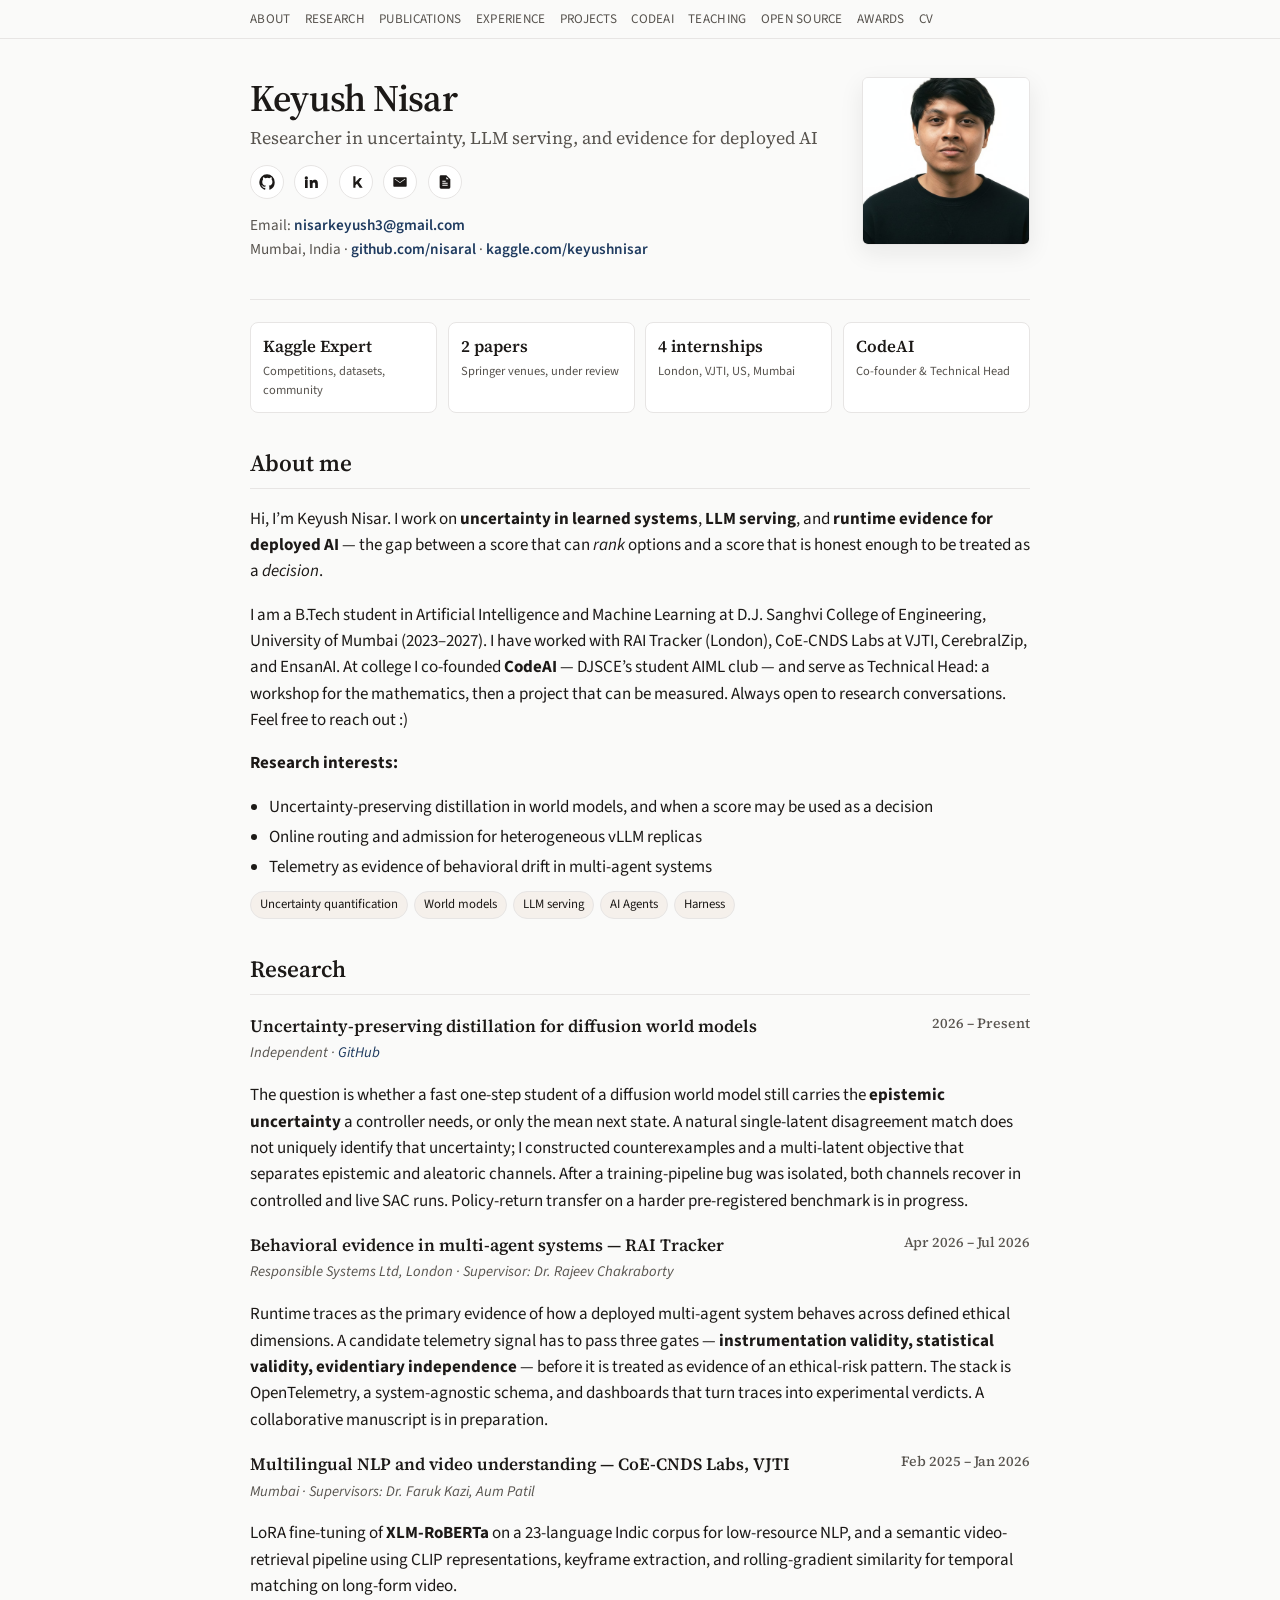
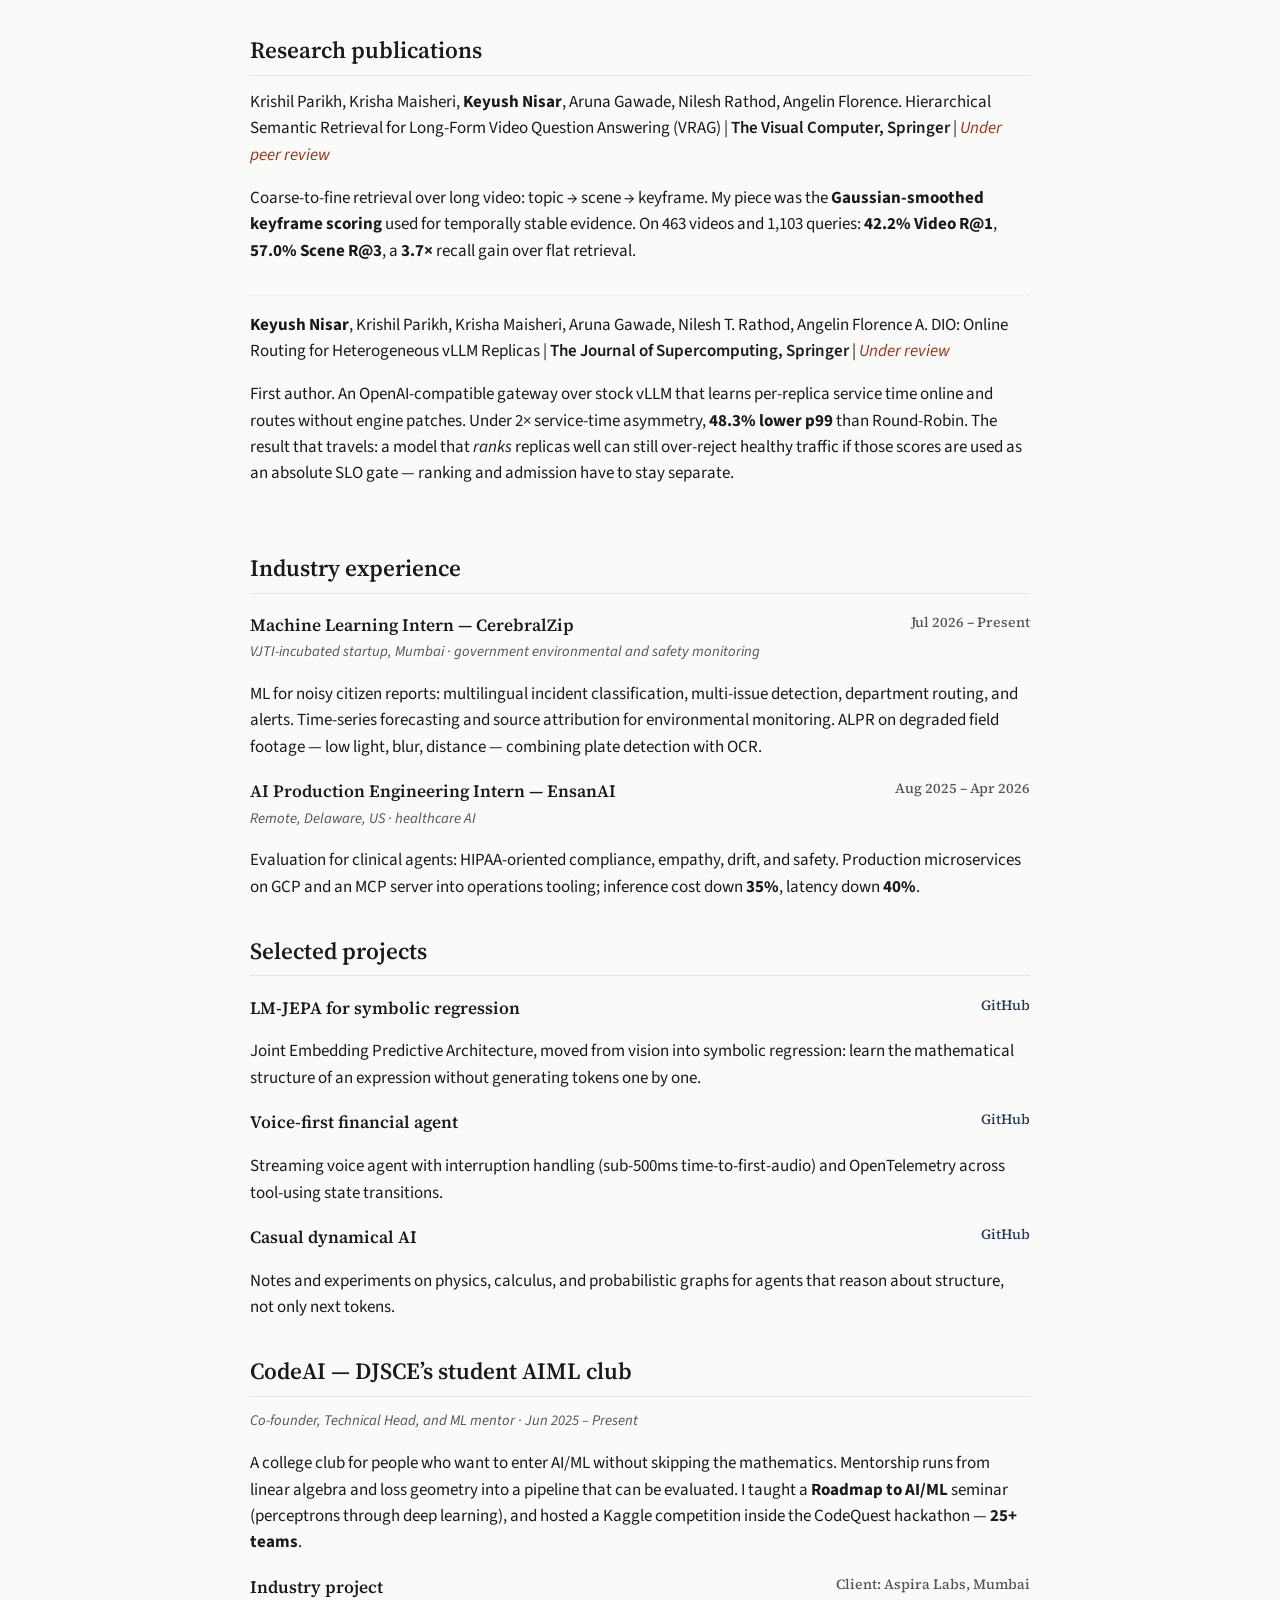
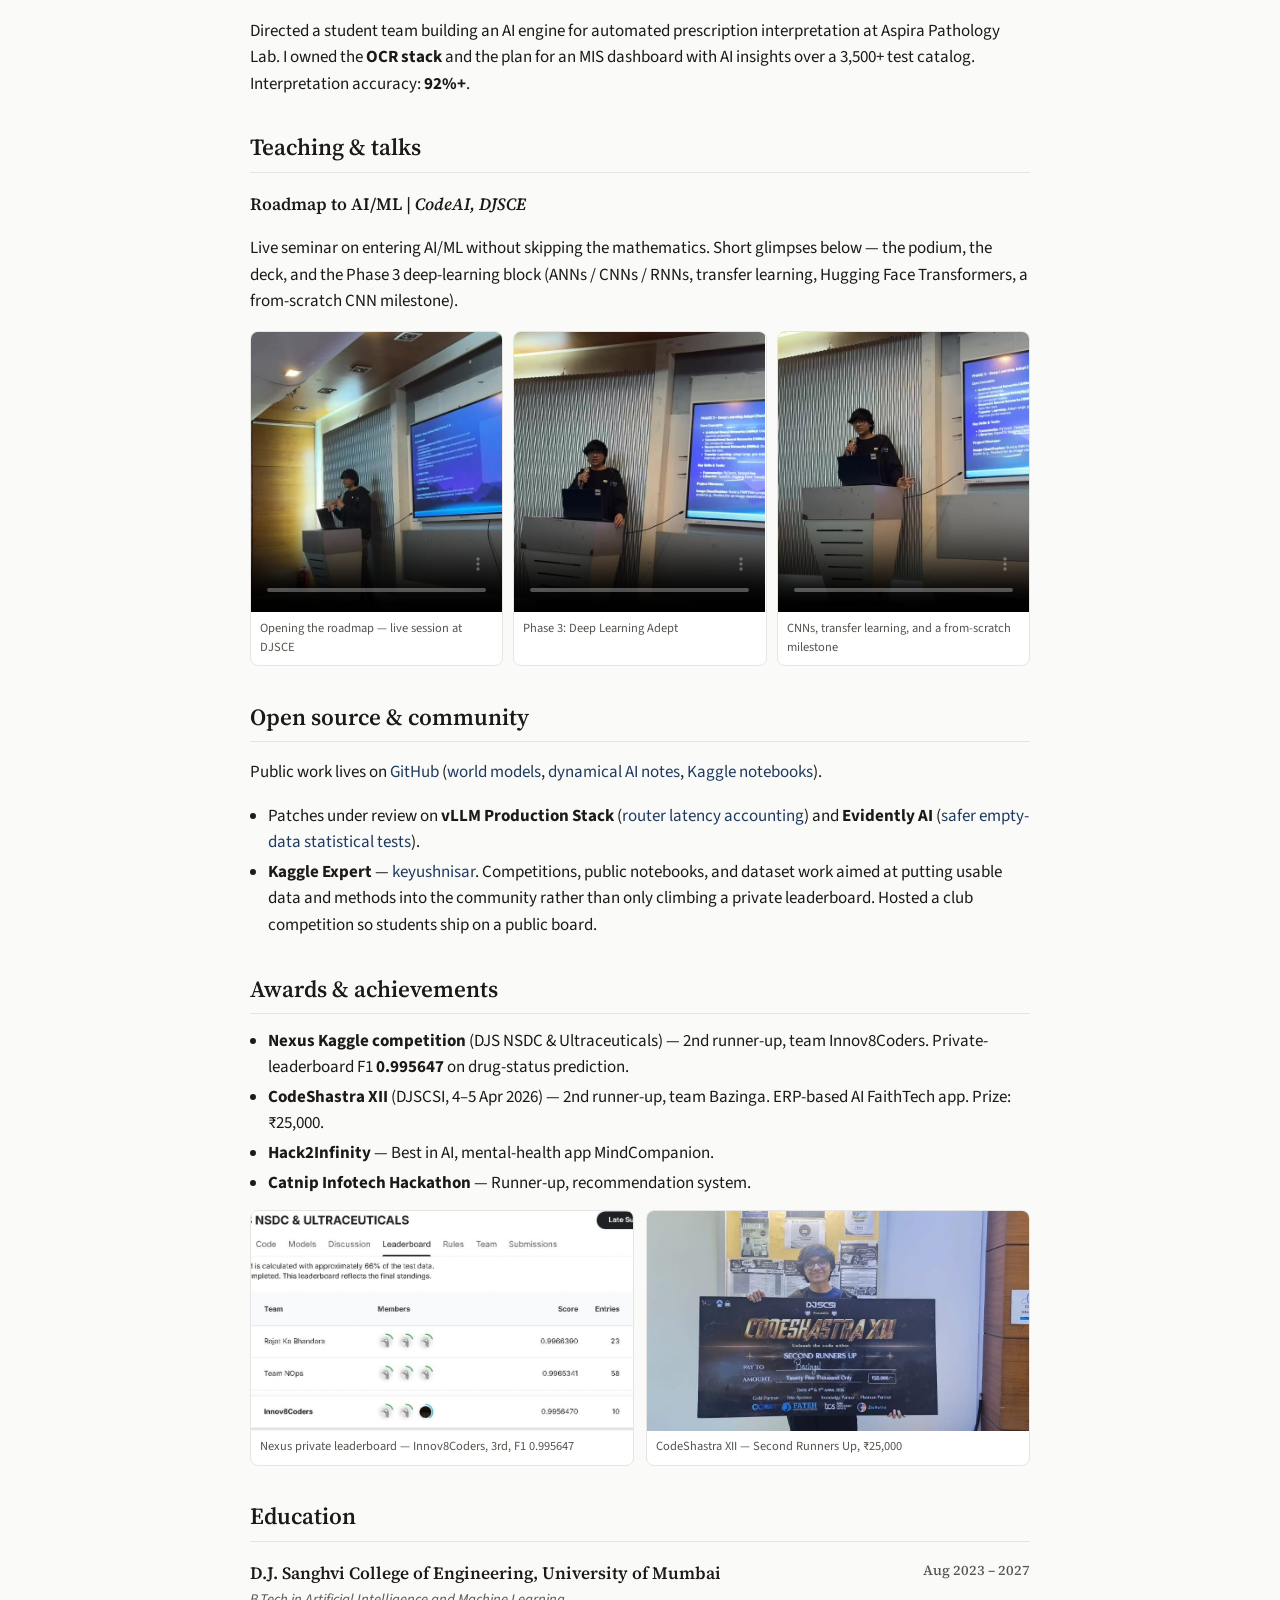
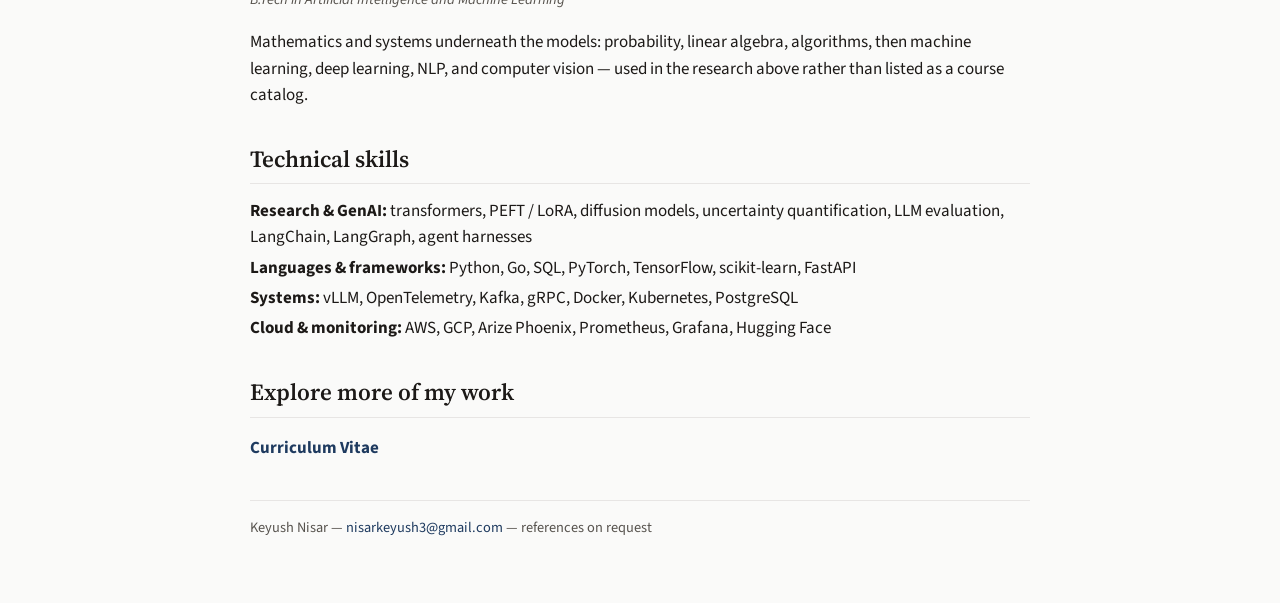
==== commit 5a34c6dd: "Tighten copy: less CV-like, drop public paper files, CodeAI and Aspira, Kaggle community" ====
--- a/index.html
+++ b/index.html
@@ -4,7 +4,7 @@
   <meta charset="utf-8" />
   <meta name="viewport" content="width=device-width, initial-scale=1" />
   <title>Keyush Nisar | Uncertainty, LLM Serving, and Evidence for Deployed AI</title>
-  <meta name="description" content="Keyush Nisar — B.Tech AI &amp; ML at D.J. Sanghvi College of Engineering. Research on uncertainty in learned systems, black-box LLM serving, and runtime evidence for multi-agent RAG." />
+  <meta name="description" content="Keyush Nisar — B.Tech AI &amp; ML at D.J. Sanghvi College of Engineering. Research on uncertainty in learned systems, LLM serving, and evidence for deployed AI." />
   <link rel="preconnect" href="https://fonts.googleapis.com" />
   <link rel="preconnect" href="https://fonts.gstatic.com" crossorigin />
   <link href="https://fonts.googleapis.com/css2?family=Source+Sans+3:ital,wght@0,400;0,600;0,700;1,400&family=Source+Serif+4:ital,wght@0,500;0,600;1,400&display=swap" rel="stylesheet" />
@@ -60,7 +60,7 @@
     </header>
 
     <section class="stats" aria-label="Highlights">
-      <div class="stat"><b>Kaggle Expert</b><span>Competitions + hosted events</span></div>
+      <div class="stat"><b>Kaggle Expert</b><span>Competitions, datasets, community</span></div>
       <div class="stat"><b>2 papers</b><span>Springer venues, under review</span></div>
       <div class="stat"><b>4 internships</b><span>London, VJTI, US, Mumbai</span></div>
       <div class="stat"><b>CodeAI</b><span>Co-founder &amp; Technical Head</span></div>
@@ -69,56 +69,66 @@
     <section id="about">
       <h2>About me</h2>
       <p>
-        Hi, I’m Keyush Nisar, a researcher and engineer working on <strong>uncertainty in learned systems</strong>,
-        <strong>black-box LLM serving</strong>, and <strong>runtime evidence for deployed AI</strong>.
-        I am pursuing a B.Tech in Artificial Intelligence and Machine Learning at
+        Hi, I’m Keyush Nisar. I work on <strong>uncertainty in learned systems</strong>,
+        <strong>LLM serving</strong>, and <strong>runtime evidence for deployed AI</strong> —
+        the gap between a score that can <em>rank</em> options and a score that is honest enough
+        to be treated as a <em>decision</em>.
+      </p>
+      <p>
+        I am a B.Tech student in Artificial Intelligence and Machine Learning at
         D.J. Sanghvi College of Engineering, University of Mumbai (2023–2027).
-        I have worked with RAI Tracker in London, CoE-CNDS Labs at VJTI, CerebralZip (a VJTI-incubated startup),
-        and EnsanAI, moving between research questions and production constraints.
-        I care about a simple test: whether a score is good enough to <em>rank</em> alternatives, or whether it is
-        honest enough to be treated as a <em>decision</em>. I enjoy collaborating across research and engineering,
-        and I am always open to conversations about graduate study and joint work. Feel free to reach out :)
+        I have worked with RAI Tracker (London), CoE-CNDS Labs at VJTI, CerebralZip, and EnsanAI.
+        At college I co-founded <strong>CodeAI</strong> — DJSCE’s student AIML club — and serve as
+        Technical Head: a workshop for the mathematics, then a project that can be measured.
+        Always open to research conversations. Feel free to reach out :)
       </p>
       <p><strong>Research interests:</strong></p>
       <ul class="interests">
         <li>Uncertainty-preserving distillation in world models, and when a score may be used as a decision</li>
-        <li>Black-box online routing and admission for heterogeneous vLLM replicas</li>
-        <li>Telemetry as evidence of behavioral drift in multi-agent retrieval-augmented systems</li>
+        <li>Online routing and admission for heterogeneous vLLM replicas</li>
+        <li>Telemetry as evidence of behavioral drift in multi-agent systems</li>
       </ul>
       <div class="chips">
         <span class="chip">Uncertainty quantification</span>
         <span class="chip">World models</span>
         <span class="chip">LLM serving</span>
-        <span class="chip">RAG / agents</span>
-        <span class="chip">Trustworthy ML</span>
+        <span class="chip">AI Agents</span>
+        <span class="chip">Harness</span>
       </div>
     </section>
 
     <section id="research">
       <h2>Research</h2>
 
-      <h3>Independent research — Uncertainty-preserving distillation for diffusion world models <span class="when">2026 – Present</span></h3>
-      <p class="org">PyTorch · diffusion models · MBPO / SAC · <a href="https://github.com/nisaral/uncertainty-diffusion-world-models">GitHub</a></p>
-      <ul>
-        <li>Asked whether compressing a diffusion world model into a faster one-step student preserves the <strong>epistemic uncertainty</strong> needed for control, rather than only next-state accuracy.</li>
-        <li>Proved that a natural single-latent teacher–student disagreement match does not uniquely identify epistemic uncertainty; constructed counterexamples and derived a multi-latent objective that separately constrains epistemic and aleatoric components.</li>
-        <li>After tracing and fixing a training-pipeline bug, confirmed that the corrected objective recovers both uncertainty channels in controlled and live SAC experiments, and is now being tested for policy-return gains on a pre-registered harder benchmark.</li>
-      </ul>
-
-      <h3>MLE Research Intern — RAI Tracker (Responsible Systems Ltd) <span class="when">Apr 2026 – Jul 2026</span></h3>
-      <p class="org">Remote, London, UK · Supervisor: Dr. Rajeev Chakraborty</p>
-      <ul>
-        <li>Studied behavioral drift in multi-agent RAG systems, treating runtime telemetry as primary evidence for how a deployed system behaves across company-defined ethical dimensions.</li>
-        <li>Designed a three-gate validation framework — <strong>instrumentation validity, statistical validity, and evidentiary independence</strong> — that a candidate telemetry signal must pass before it is treated as evidence of an ethical-risk pattern.</li>
-        <li>Built hierarchical OpenTelemetry instrumentation, a system-agnostic telemetry/drift schema, and dashboards that turn traces into experimental verdicts. Continuing the work as a collaborative research manuscript.</li>
-      </ul>
-
-      <h3>Generative AI Research Intern — CoE-CNDS Labs, VJTI <span class="when">Feb 2025 – Jan 2026</span></h3>
-      <p class="org">Mumbai, India · Supervisors: Dr. Faruk Kazi, Aum Patil</p>
-      <ul>
-        <li>Fine-tuned <strong>XLM-RoBERTa</strong> with LoRA on a 23-language Indic corpus for low-resource multilingual NLP.</li>
-        <li>Worked on unstructured video understanding through a semantic VideoRAG pipeline, using CLIP-based vision-language representations for keyframe extraction and a rolling-gradient similarity method for temporal matching — work that feeds the VRAG paper below.</li>
-      </ul>
+      <h3>Uncertainty-preserving distillation for diffusion world models <span class="when">2026 – Present</span></h3>
+      <p class="org">Independent · <a href="https://github.com/nisaral/uncertainty-diffusion-world-models">GitHub</a></p>
+      <p>
+        The question is whether a fast one-step student of a diffusion world model still carries the
+        <strong>epistemic uncertainty</strong> a controller needs, or only the mean next state.
+        A natural single-latent disagreement match does not uniquely identify that uncertainty;
+        I constructed counterexamples and a multi-latent objective that separates epistemic and aleatoric
+        channels. After a training-pipeline bug was isolated, both channels recover in controlled and live
+        SAC runs. Policy-return transfer on a harder pre-registered benchmark is in progress.
+      </p>
+
+      <h3>Behavioral evidence in multi-agent systems — RAI Tracker <span class="when">Apr 2026 – Jul 2026</span></h3>
+      <p class="org">Responsible Systems Ltd, London · Supervisor: Dr. Rajeev Chakraborty</p>
+      <p>
+        Runtime traces as the primary evidence of how a deployed multi-agent system behaves across
+        defined ethical dimensions. A candidate telemetry signal has to pass three gates —
+        <strong>instrumentation validity, statistical validity, evidentiary independence</strong> —
+        before it is treated as evidence of an ethical-risk pattern. The stack is OpenTelemetry,
+        a system-agnostic schema, and dashboards that turn traces into experimental verdicts.
+        A collaborative manuscript is in preparation.
+      </p>
+
+      <h3>Multilingual NLP and video understanding — CoE-CNDS Labs, VJTI <span class="when">Feb 2025 – Jan 2026</span></h3>
+      <p class="org">Mumbai · Supervisors: Dr. Faruk Kazi, Aum Patil</p>
+      <p>
+        LoRA fine-tuning of <strong>XLM-RoBERTa</strong> on a 23-language Indic corpus for low-resource NLP,
+        and a semantic video-retrieval pipeline using CLIP representations, keyframe extraction,
+        and rolling-gradient similarity for temporal matching on long-form video.
+      </p>
     </section>
 
     <section id="publications">
@@ -129,30 +139,26 @@
         Hierarchical Semantic Retrieval for Long-Form Video Question Answering (VRAG) |
         <span class="venue">The Visual Computer, Springer</span> |
         <span class="status">Under peer review</span>
-        <div class="links">
-          <a href="files/VRAG_paper.pdf">Manuscript</a>
-        </div>
-        <ul>
-          <li>Contributed to a three-level VideoRAG framework (topic → scene → keyframe) for coarse-to-fine evidence localization in long-form video.</li>
-          <li>Formulated the <strong>Gaussian-smoothed keyframe scoring</strong> method used for temporally stable retrieval.</li>
-          <li>Evaluated on 463 videos and 1,103 queries (YouCook2): <strong>42.2% Video R@1</strong>, <strong>57.0% Scene R@3</strong>, a <strong>3.7×</strong> recall gain over flat retrieval.</li>
-        </ul>
+        <p>
+          Coarse-to-fine retrieval over long video: topic → scene → keyframe.
+          My piece was the <strong>Gaussian-smoothed keyframe scoring</strong> used for temporally stable evidence.
+          On 463 videos and 1,103 queries: <strong>42.2% Video R@1</strong>, <strong>57.0% Scene R@3</strong>,
+          a <strong>3.7×</strong> recall gain over flat retrieval.
+        </p>
       </article>
 
       <article class="pub">
         <strong>Keyush Nisar</strong>, Krishil Parikh, Krisha Maisheri, Aruna Gawade, Nilesh T. Rathod, Angelin Florence A.
-        DIO: Black-Box Online Routing for Heterogeneous vLLM Replicas |
+        DIO: Online Routing for Heterogeneous vLLM Replicas |
         <span class="venue">The Journal of Supercomputing, Springer</span> |
         <span class="status">Under review</span>
-        <div class="links">
-          <a href="files/DIO_paper.pdf">Manuscript</a> ·
-          <a href="https://github.com/nisaral/DIO">Code</a>
-        </div>
-        <ul>
-          <li>Led the design of a lightweight OpenAI-compatible gateway over <em>stock</em> vLLM. Dual-timescale NLMS learns per-replica service-time slopes from black-box end-to-end telemetry; no engine patches.</li>
-          <li>Achieved <strong>48.3% lower p99 latency</strong> than Round-Robin under controlled 2× service-time asymmetry, with ~14µs control-plane overhead.</li>
-          <li>Main transferable finding is negative: a model that <em>ranks</em> replicas well can still over-reject ~40% of healthy traffic if its absolute predictions are used as an SLO gate. Ranking and admission have to be separate policies.</li>
-        </ul>
+        <p>
+          First author. An OpenAI-compatible gateway over stock vLLM that learns per-replica service time
+          online and routes without engine patches. Under 2× service-time asymmetry,
+          <strong>48.3% lower p99</strong> than Round-Robin. The result that travels: a model that
+          <em>ranks</em> replicas well can still over-reject healthy traffic if those scores are used
+          as an absolute SLO gate — ranking and admission have to stay separate.
+        </p>
       </article>
     </section>
 
@@ -161,66 +167,69 @@
 
       <h3>Machine Learning Intern — CerebralZip <span class="when">Jul 2026 – Present</span></h3>
       <p class="org">VJTI-incubated startup, Mumbai · government environmental and safety monitoring</p>
-      <ul>
-        <li>Building ML systems for multilingual incident classification, multi-issue detection in a single citizen report, automated department routing, and real-time alerts from noisy field text.</li>
-        <li>Developing time-series forecasting and source-attribution models, with evaluation and inference pipelines for government-facing deployments.</li>
-        <li>Prototyping ALPR / computer-vision pipelines for degraded footage — low light, blur, long distance — combining plate detection with OCR for enforcement workflows.</li>
-      </ul>
+      <p>
+        ML for noisy citizen reports: multilingual incident classification, multi-issue detection,
+        department routing, and alerts. Time-series forecasting and source attribution for
+        environmental monitoring. ALPR on degraded field footage — low light, blur, distance —
+        combining plate detection with OCR.
+      </p>
 
       <h3>AI Production Engineering Intern — EnsanAI <span class="when">Aug 2025 – Apr 2026</span></h3>
       <p class="org">Remote, Delaware, US · healthcare AI</p>
-      <ul>
-        <li>Designed a domain-specific healthcare AI evaluation covering HIPAA-oriented compliance, empathy, behavioral/data drift, and safety metrics across clinical workflows.</li>
-        <li>Deployed production AI microservices on GCP, stress-tested inference, and built an MCP server connecting database and operations tooling to downstream services; reduced inference cost by <strong>35%</strong> and latency by <strong>40%</strong>.</li>
-      </ul>
+      <p>
+        Evaluation for clinical agents: HIPAA-oriented compliance, empathy, drift, and safety.
+        Production microservices on GCP and an MCP server into operations tooling;
+        inference cost down <strong>35%</strong>, latency down <strong>40%</strong>.
+      </p>
     </section>
 
     <section id="projects">
       <h2>Selected projects</h2>
 
       <h3>LM-JEPA for symbolic regression <span class="when"><a href="https://github.com/nisaral/LM-JEPA-for-Symbolic-Regression">GitHub</a></span></h3>
-      <p class="org">PyTorch · representation learning · GSoC 2026 ML4SCI exploration</p>
-      <ul>
-        <li>Adapted Yann LeCun’s Joint Embedding Predictive Architecture from vision into symbolic regression, learning mathematical structure without autoregressive generation.</li>
-      </ul>
+      <p>
+        Joint Embedding Predictive Architecture, moved from vision into symbolic regression:
+        learn the mathematical structure of an expression without generating tokens one by one.
+      </p>
 
       <h3>Voice-first financial agent <span class="when"><a href="https://github.com/nisaral/Finance_Agent">GitHub</a></span></h3>
-      <p class="org">FastAPI · LangGraph · OpenTelemetry</p>
-      <ul>
-        <li>Low-latency WebSocket voice agent with asynchronous streaming and VAD-driven interruption handling; sub-500ms time-to-first-audio.</li>
-        <li>OpenTelemetry traces for end-to-end latency and state transitions across a multi-stage tool-using agent.</li>
-      </ul>
-
-      <h3>Casual dynamical AI <span class="when"><a href="https://github.com/nisaral/Casual_dynamical_AI">GitHub</a> · 8 stars</span></h3>
-      <p class="org">World models · dynamical systems · PINNs</p>
-      <ul>
-        <li>First-principles notes and experiments on physics, calculus, and probabilistic graphs for agents that reason about structure rather than only next tokens. Currently the most-starred public repository on my GitHub.</li>
-      </ul>
+      <p>
+        Streaming voice agent with interruption handling (sub-500ms time-to-first-audio)
+        and OpenTelemetry across tool-using state transitions.
+      </p>
+
+      <h3>Casual dynamical AI <span class="when"><a href="https://github.com/nisaral/Casual_dynamical_AI">GitHub</a></span></h3>
+      <p>
+        Notes and experiments on physics, calculus, and probabilistic graphs for agents that
+        reason about structure, not only next tokens.
+      </p>
     </section>
 
     <section id="codeai">
-      <h2>CodeAI — ML club at DJSCE</h2>
-      <p class="org">Technical Head, ML Mentor, and Co-founder · Jun 2025 – Present</p>
-      <p>
-        CodeAI is the machine-learning club I co-founded at D.J. Sanghvi. The job is not a title list:
-        it is to make a path into AI/ML that a first-year can actually walk — mathematics, then models,
-        then a project that can be measured.
-      </p>
-      <ul>
-        <li><strong>Mentorship.</strong> I mentor students through the basics of ML mathematics (linear algebra, probability, loss geometry) and then into practical pipelines: data, training, evaluation, and the difference between a demo and a result.</li>
-        <li><strong>Seminar — Roadmap to AI/ML.</strong> I delivered a staged roadmap seminar (perceptrons through deep learning, with a “Deep Learning Adept” phase covering ANNs, CNNs, RNNs, transfer learning, PyTorch/TensorFlow, and a from-scratch CNN milestone). Glimpses from the session are below.</li>
-        <li><strong>CodeQuest Kaggle competition.</strong> As part of the CodeQuest hackathon I hosted a Kaggle competition; <strong>25+ teams</strong> participated. The point was to put club members on a public leaderboard rather than a classroom assignment.</li>
-        <li><strong>Aspira Pathology Lab.</strong> Directed a student team building an AI engine for automated prescription interpretation. I worked on the <strong>OCR stack</strong> and on the plan for an MIS dashboard with AI insights over a 3,500+ test catalog; the interpretation engine reached <strong>92%+ accuracy</strong>.</li>
-      </ul>
+      <h2>CodeAI — DJSCE’s student AIML club</h2>
+      <p class="org">Co-founder, Technical Head, and ML mentor · Jun 2025 – Present</p>
+      <p>
+        A college club for people who want to enter AI/ML without skipping the mathematics.
+        Mentorship runs from linear algebra and loss geometry into a pipeline that can be evaluated.
+        I taught a <strong>Roadmap to AI/ML</strong> seminar (perceptrons through deep learning),
+        and hosted a Kaggle competition inside the CodeQuest hackathon — <strong>25+ teams</strong>.
+      </p>
+
+      <h3>Industry project <span class="when">Client: Aspira Labs, Mumbai</span></h3>
+      <p>
+        Directed a student team building an AI engine for automated prescription interpretation
+        at Aspira Pathology Lab. I owned the <strong>OCR stack</strong> and the plan for an MIS dashboard
+        with AI insights over a 3,500+ test catalog. Interpretation accuracy: <strong>92%+</strong>.
+      </p>
     </section>
 
     <section id="teaching">
       <h2>Teaching &amp; talks</h2>
       <h3>Roadmap to AI/ML | <em>CodeAI, DJSCE</em></h3>
       <p>
-        A live seminar on how to enter AI/ML without skipping the mathematics. The clips below are short
-        glimpses from the session — podium, slide deck, and the Phase 3 deep-learning block
-        (ANNs / CNNs / RNNs, transfer learning, Hugging Face Transformers, and a ResNet-style classification milestone).
+        Live seminar on entering AI/ML without skipping the mathematics. Short glimpses below —
+        the podium, the deck, and the Phase 3 deep-learning block (ANNs / CNNs / RNNs, transfer learning,
+        Hugging Face Transformers, a from-scratch CNN milestone).
       </p>
       <div class="clips">
         <figure>
@@ -241,36 +250,24 @@
     <section id="opensource">
       <h2>Open source &amp; community</h2>
       <p>
-        GitHub <a href="https://github.com/nisaral">@nisaral</a>: 28 public repositories, 22 followers.
-        Work that is public and worth a look: <a href="https://github.com/nisaral/Casual_dynamical_AI">Casual_dynamical_AI</a> (8 stars),
-        <a href="https://github.com/nisaral/uncertainty-diffusion-world-models">uncertainty-diffusion-world-models</a> (4),
-        <a href="https://github.com/nisaral/DIO">DIO</a> (3).
+        Public work lives on <a href="https://github.com/nisaral">GitHub</a>
+        (<a href="https://github.com/nisaral/uncertainty-diffusion-world-models">world models</a>,
+        <a href="https://github.com/nisaral/Casual_dynamical_AI">dynamical AI notes</a>,
+        <a href="https://github.com/nisaral/Kaggle_notebooks">Kaggle notebooks</a>).
       </p>
       <ul>
         <li>
-          <strong>vLLM Production Stack</strong> —
-          <a href="https://github.com/vllm-project/production-stack/pull/1080">PR #1080</a>
-          <em>(under review)</em>.
-          Router stats bugfix: <code>avg_latency</code> now uses the supplied completion timestamp instead of
-          <code>time.time()</code>, and completed request maps are dropped. Adds a unit test that the latency
-          equals the injected interval.
-        </li>
-        <li>
-          <strong>Evidently AI</strong> —
-          <a href="https://github.com/evidentlyai/evidently/pull/1924">PR #1924</a>
-          <em>(under review)</em>.
-          Raises a single <code>ValueError</code> on empty series in divergence statistical tests
-          (PSI / KL / Jensen-Shannon / Hellinger) instead of divide-by-zero or silent NaNs. Fixes
-          <a href="https://github.com/evidentlyai/evidently/issues/1900">#1900</a>.
+          Patches under review on <strong>vLLM Production Stack</strong>
+          (<a href="https://github.com/vllm-project/production-stack/pull/1080">router latency accounting</a>)
+          and <strong>Evidently AI</strong>
+          (<a href="https://github.com/evidentlyai/evidently/pull/1924">safer empty-data statistical tests</a>).
         </li>
         <li>
           <strong>Kaggle Expert</strong> —
           <a href="https://www.kaggle.com/keyushnisar">keyushnisar</a>.
-          Competition work lives in
-          <a href="https://github.com/nisaral/Kaggle_notebooks">Kaggle_notebooks</a>.
-          DIO’s live validation also speaks the Hugging Face / OpenAI-compatible engine API against stock vLLM replicas
-          (Qwen2.5-3B on dual T4s); I use Hugging Face models throughout the research stack (XLM-RoBERTa, CLIP, Qwen)
-          even though I have not published a separate Hub profile yet.
+          Competitions, public notebooks, and dataset work aimed at putting usable data and methods
+          into the community rather than only climbing a private leaderboard.
+          Hosted a club competition so students ship on a public board.
         </li>
       </ul>
     </section>
@@ -278,7 +275,7 @@
     <section id="awards">
       <h2>Awards &amp; achievements</h2>
       <ul>
-        <li><strong>Nexus Kaggle competition</strong> (DJS NSDC &amp; Ultraceuticals) — 2nd runner-up, team Innov8Coders. Private-leaderboard F1 <strong>0.995647</strong> on drug-status prediction; 10 entries.</li>
+        <li><strong>Nexus Kaggle competition</strong> (DJS NSDC &amp; Ultraceuticals) — 2nd runner-up, team Innov8Coders. Private-leaderboard F1 <strong>0.995647</strong> on drug-status prediction.</li>
         <li><strong>CodeShastra XII</strong> (DJSCSI, 4–5 Apr 2026) — 2nd runner-up, team Bazinga. ERP-based AI FaithTech app. Prize: ₹25,000.</li>
         <li><strong>Hack2Infinity</strong> — Best in AI, mental-health app MindCompanion.</li>
         <li><strong>Catnip Infotech Hackathon</strong> — Runner-up, recommendation system.</li>
@@ -299,16 +296,17 @@
       <h2>Education</h2>
       <h3>D.J. Sanghvi College of Engineering, University of Mumbai <span class="when">Aug 2023 – 2027</span></h3>
       <p class="org">B.Tech in Artificial Intelligence and Machine Learning</p>
-      <ul>
-        <li>Core training in <strong>data structures, algorithms, probability &amp; statistics, linear algebra</strong>, and systems (OS, databases, networks).</li>
-        <li>Degree-level coursework in <strong>machine learning, deep learning, NLP, computer vision</strong>, with project work in RAG, LLM serving, and uncertainty.</li>
-      </ul>
+      <p>
+        Mathematics and systems underneath the models: probability, linear algebra, algorithms,
+        then machine learning, deep learning, NLP, and computer vision — used in the research above
+        rather than listed as a course catalog.
+      </p>
     </section>
 
     <section id="skills">
       <h2>Technical skills</h2>
       <div class="skills">
-        <p><strong>Research &amp; GenAI:</strong> RAG, transformers, PEFT / LoRA, diffusion models, uncertainty quantification, LLM evaluation, LangChain, LangGraph, Guardrails</p>
+        <p><strong>Research &amp; GenAI:</strong> transformers, PEFT / LoRA, diffusion models, uncertainty quantification, LLM evaluation, LangChain, LangGraph, agent harnesses</p>
         <p><strong>Languages &amp; frameworks:</strong> Python, Go, SQL, PyTorch, TensorFlow, scikit-learn, FastAPI</p>
         <p><strong>Systems:</strong> vLLM, OpenTelemetry, Kafka, gRPC, Docker, Kubernetes, PostgreSQL</p>
         <p><strong>Cloud &amp; monitoring:</strong> AWS, GCP, Arize Phoenix, Prometheus, Grafana, Hugging Face</p>
@@ -319,12 +317,6 @@
       <h2>Explore more of my work</h2>
       <p>
         <a href="files/Keyush_Nisar_CV.pdf"><strong>Curriculum Vitae</strong></a>
-        ·
-        <a href="files/Keyush_Nisar_Research_CV.pdf"><strong>Research CV</strong></a>
-        ·
-        <a href="files/DIO_paper.pdf"><strong>DIO manuscript</strong></a>
-        ·
-        <a href="files/VRAG_paper.pdf"><strong>VRAG manuscript</strong></a>
       </p>
     </section>
 
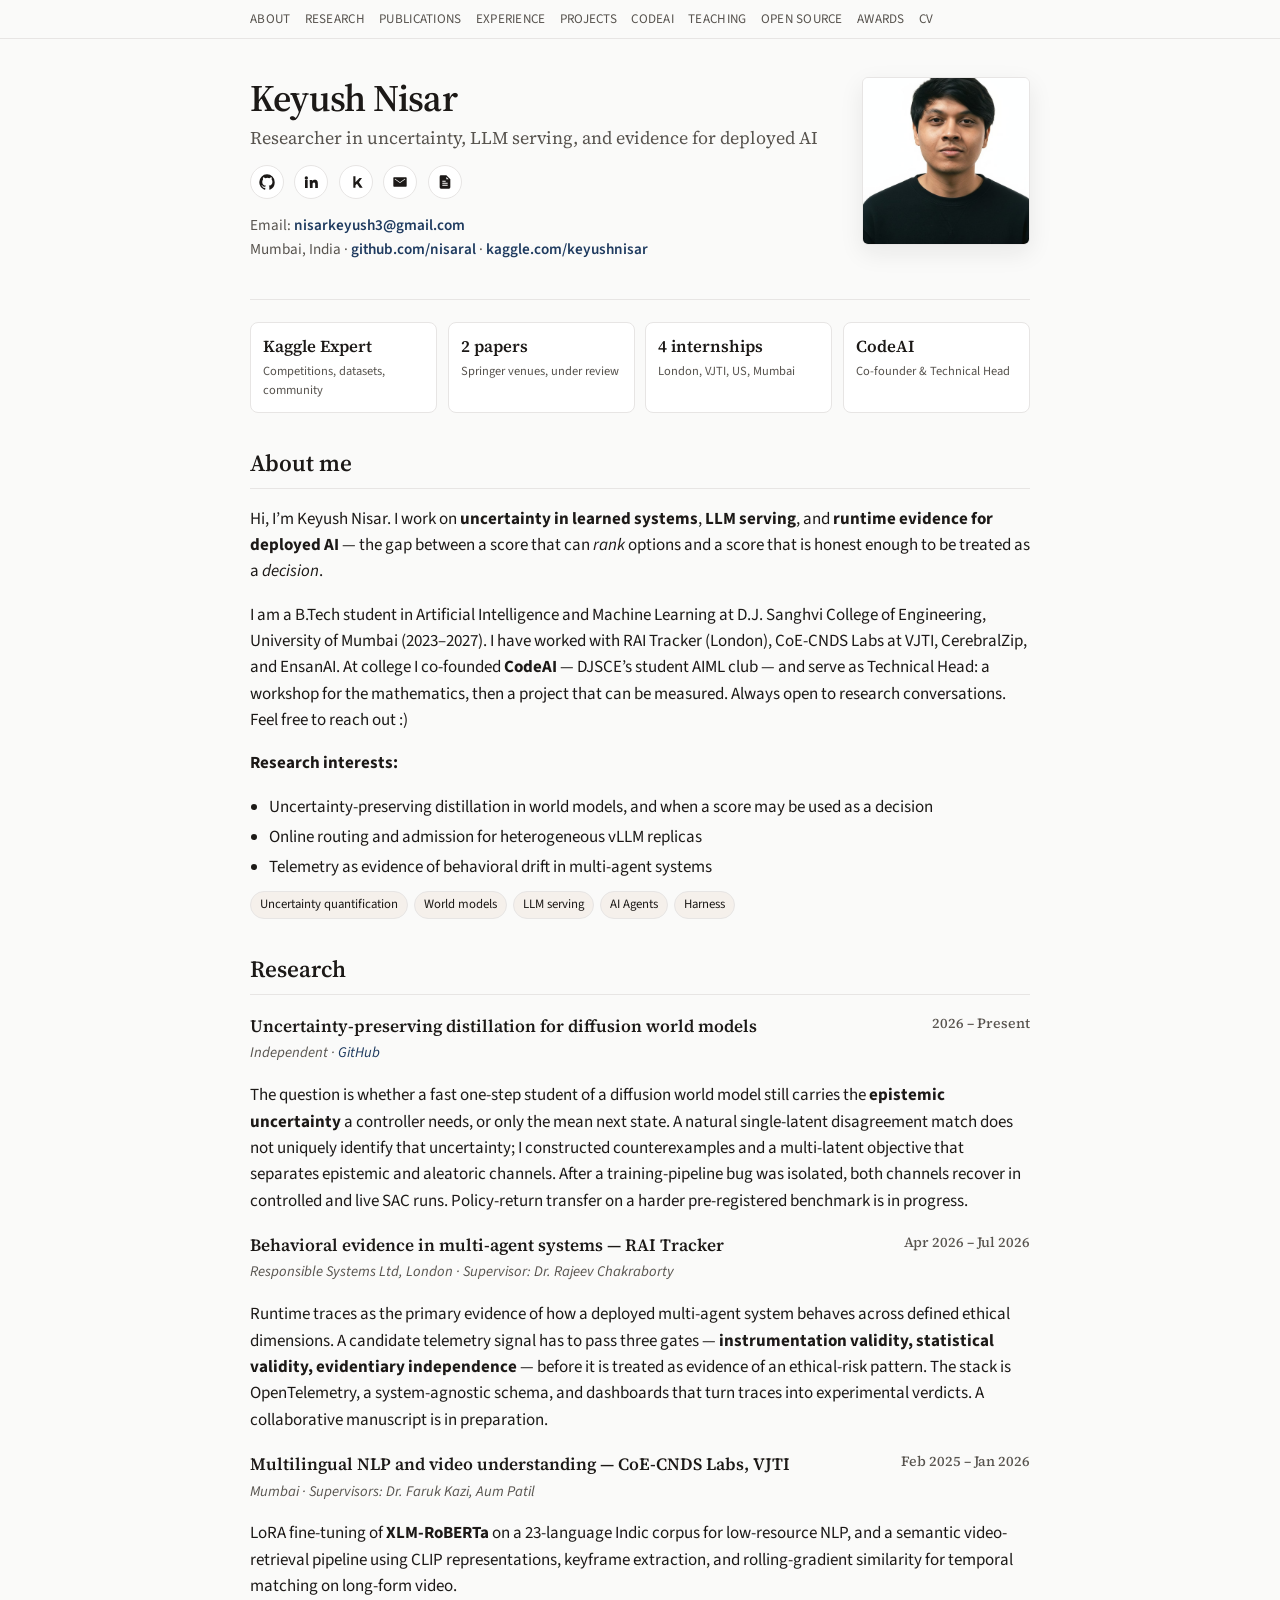
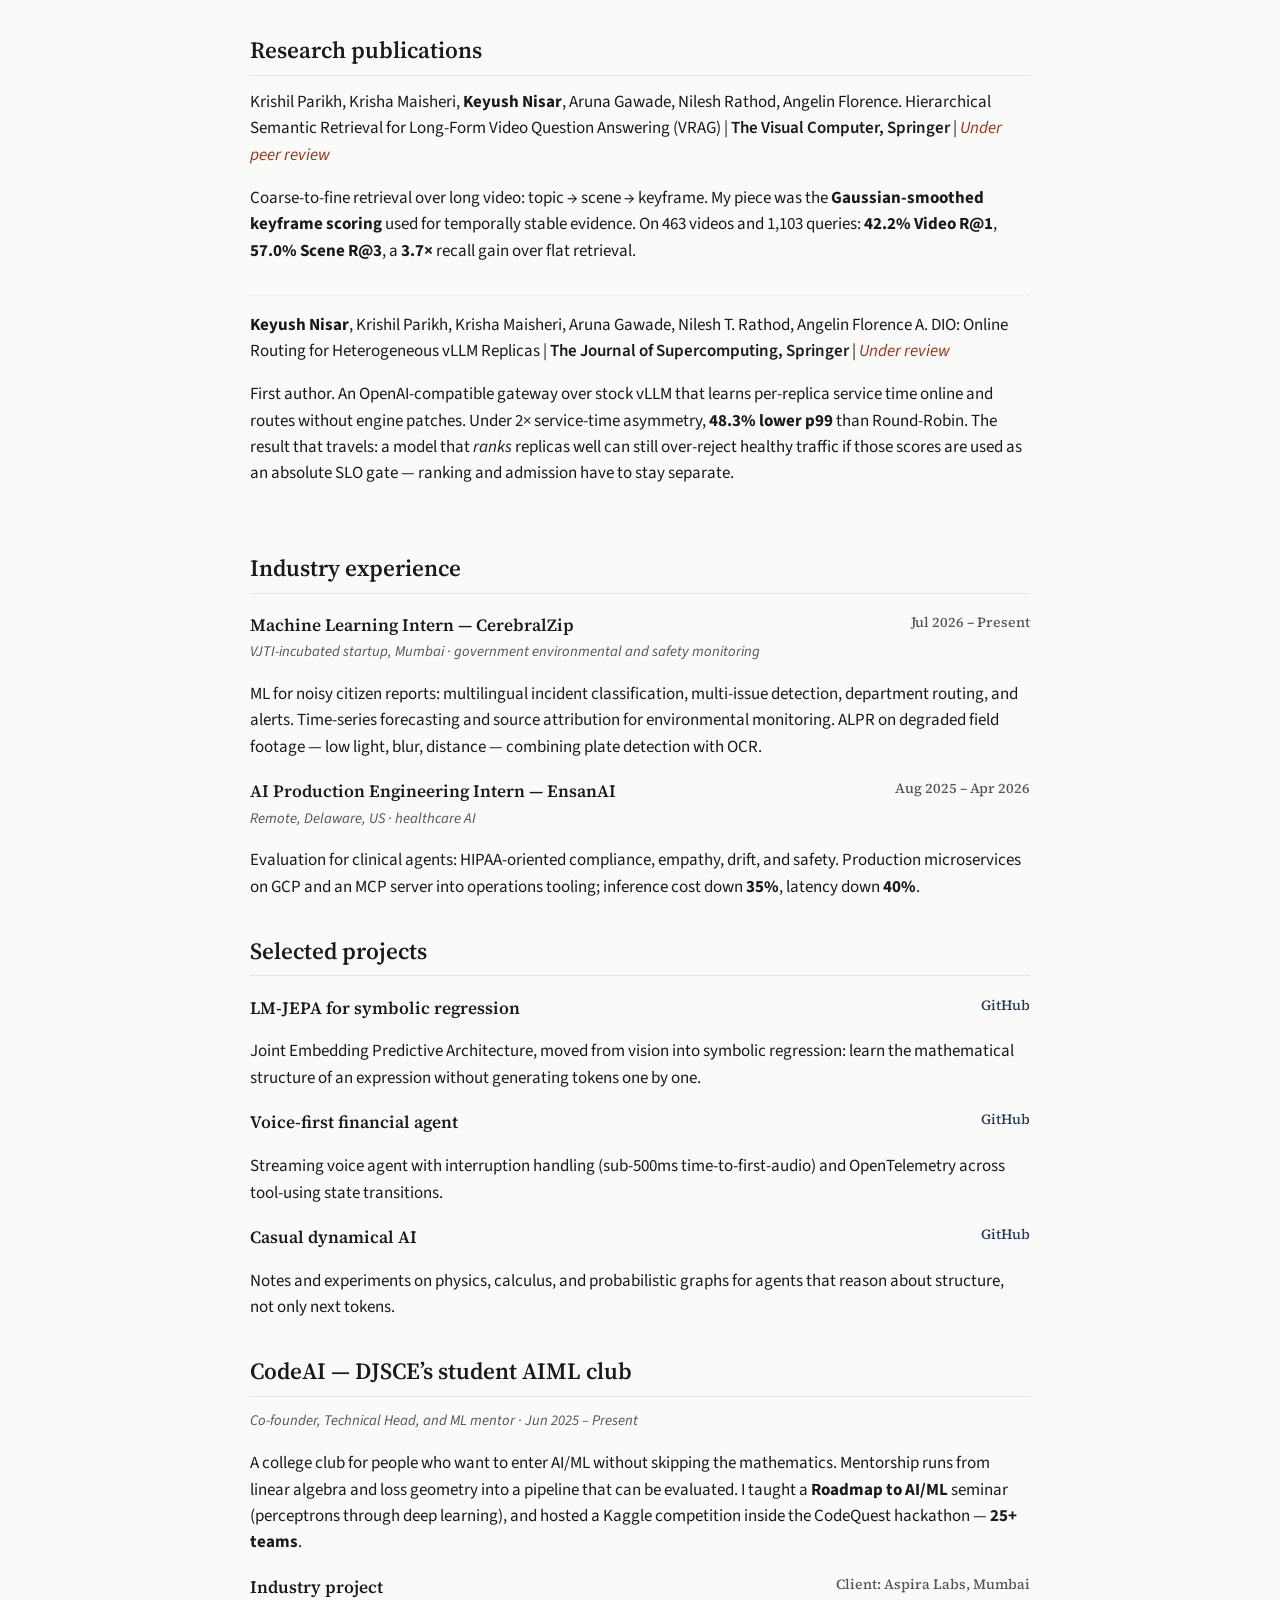
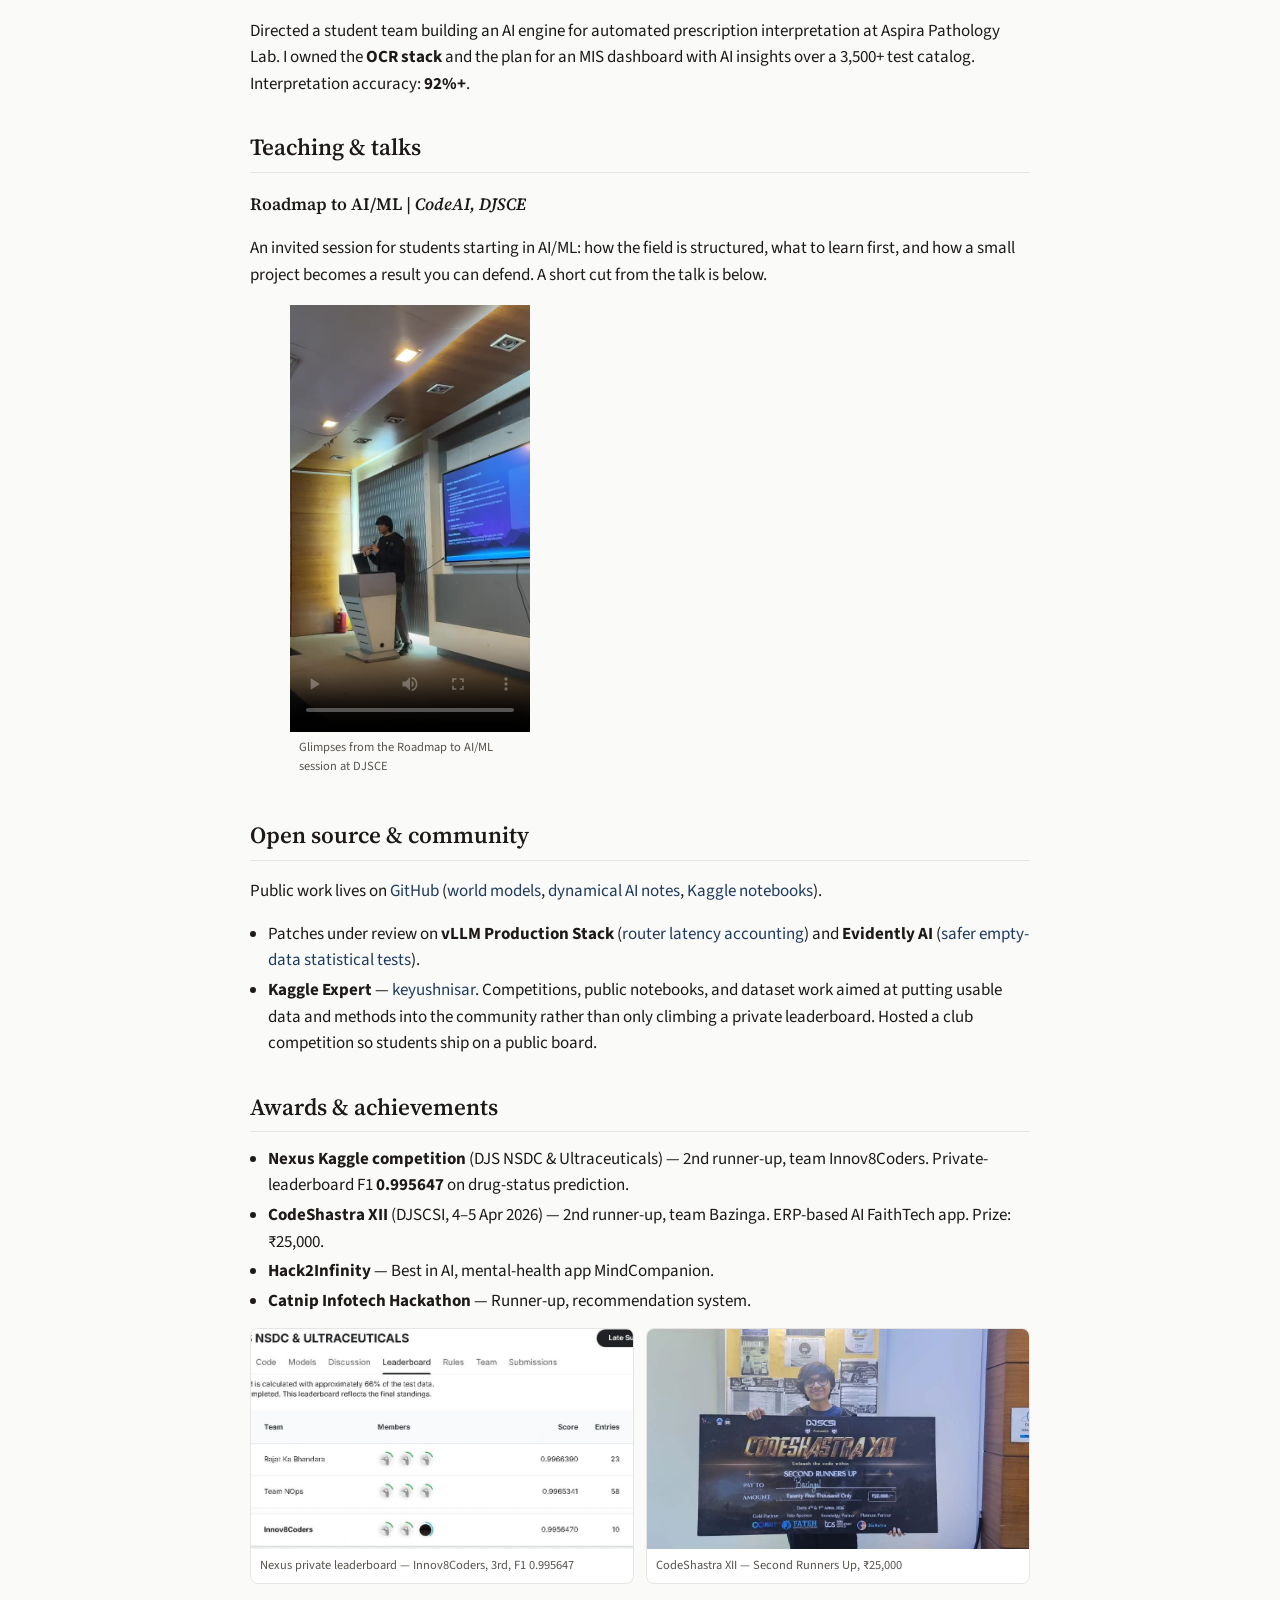
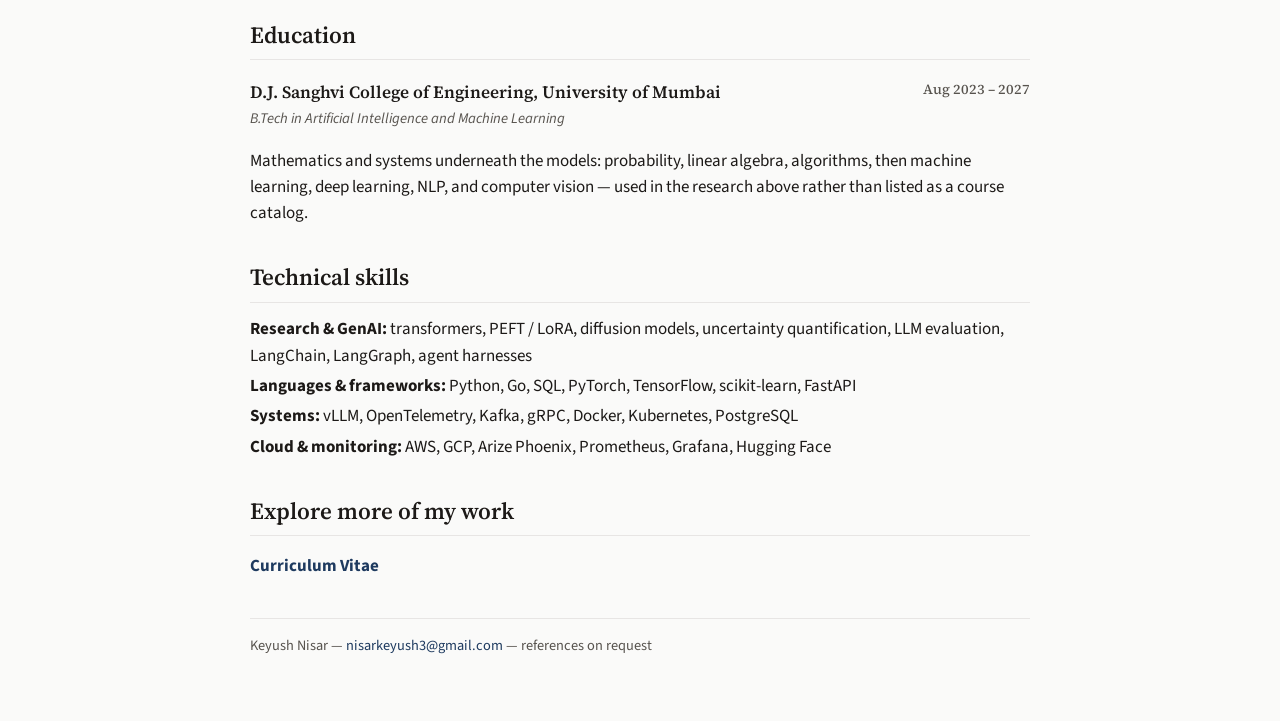
==== commit 52a57dea: "Combine seminar clips into one talk video; rewrite teaching blurb" ====
--- a/index.html
+++ b/index.html
@@ -227,22 +227,14 @@
       <h2>Teaching &amp; talks</h2>
       <h3>Roadmap to AI/ML | <em>CodeAI, DJSCE</em></h3>
       <p>
-        Live seminar on entering AI/ML without skipping the mathematics. Short glimpses below —
-        the podium, the deck, and the Phase 3 deep-learning block (ANNs / CNNs / RNNs, transfer learning,
-        Hugging Face Transformers, a from-scratch CNN milestone).
-      </p>
-      <div class="clips">
+        An invited session for students starting in AI/ML: how the field is structured,
+        what to learn first, and how a small project becomes a result you can defend.
+        A short cut from the talk is below.
+      </p>
+      <div class="talk">
         <figure>
-          <video controls preload="metadata" poster="assets/img/seminar-1.jpg" src="assets/video/seminar-1.mp4"></video>
-          <figcaption>Opening the roadmap — live session at DJSCE</figcaption>
-        </figure>
-        <figure>
-          <video controls preload="metadata" poster="assets/img/seminar-2.jpg" src="assets/video/seminar-2.mp4"></video>
-          <figcaption>Phase 3: Deep Learning Adept</figcaption>
-        </figure>
-        <figure>
-          <video controls preload="metadata" poster="assets/img/seminar-3.jpg" src="assets/video/seminar-3.mp4"></video>
-          <figcaption>CNNs, transfer learning, and a from-scratch milestone</figcaption>
+          <video controls preload="metadata" poster="assets/img/seminar-1.jpg" src="assets/video/roadmap-seminar.mp4"></video>
+          <figcaption>Glimpses from the Roadmap to AI/ML session at DJSCE</figcaption>
         </figure>
       </div>
     </section>
--- a/assets/css/style.css
+++ b/assets/css/style.css
@@ -224,15 +224,13 @@
   object-fit: cover;
   display: block;
 }
-.clips {
-  display: grid;
-  grid-template-columns: repeat(3, 1fr);
-  gap: 0.65rem;
-  margin: 0.8rem 0 0.2rem;
-}
-.clips video {
+.talk {
+  max-width: 320px;
+  margin: 0.9rem 0 0.2rem;
+}
+.talk video {
   width: 100%;
-  height: 280px;
+  max-height: 520px;
   object-fit: cover;
   background: #111;
   display: block;
@@ -258,8 +256,8 @@
   .photo { width: 140px; height: 140px; }
   .stats { grid-template-columns: 1fr 1fr; }
   .when { float: none; display: block; margin: 0 0 0.2rem; }
-  .clips { grid-template-columns: 1fr; }
-  .clips video { height: 360px; }
+  .talk { max-width: 100%; }
+  .talk video { max-height: 480px; }
   .gallery { grid-template-columns: 1fr; }
   h1 { font-size: 1.9rem; }
 }
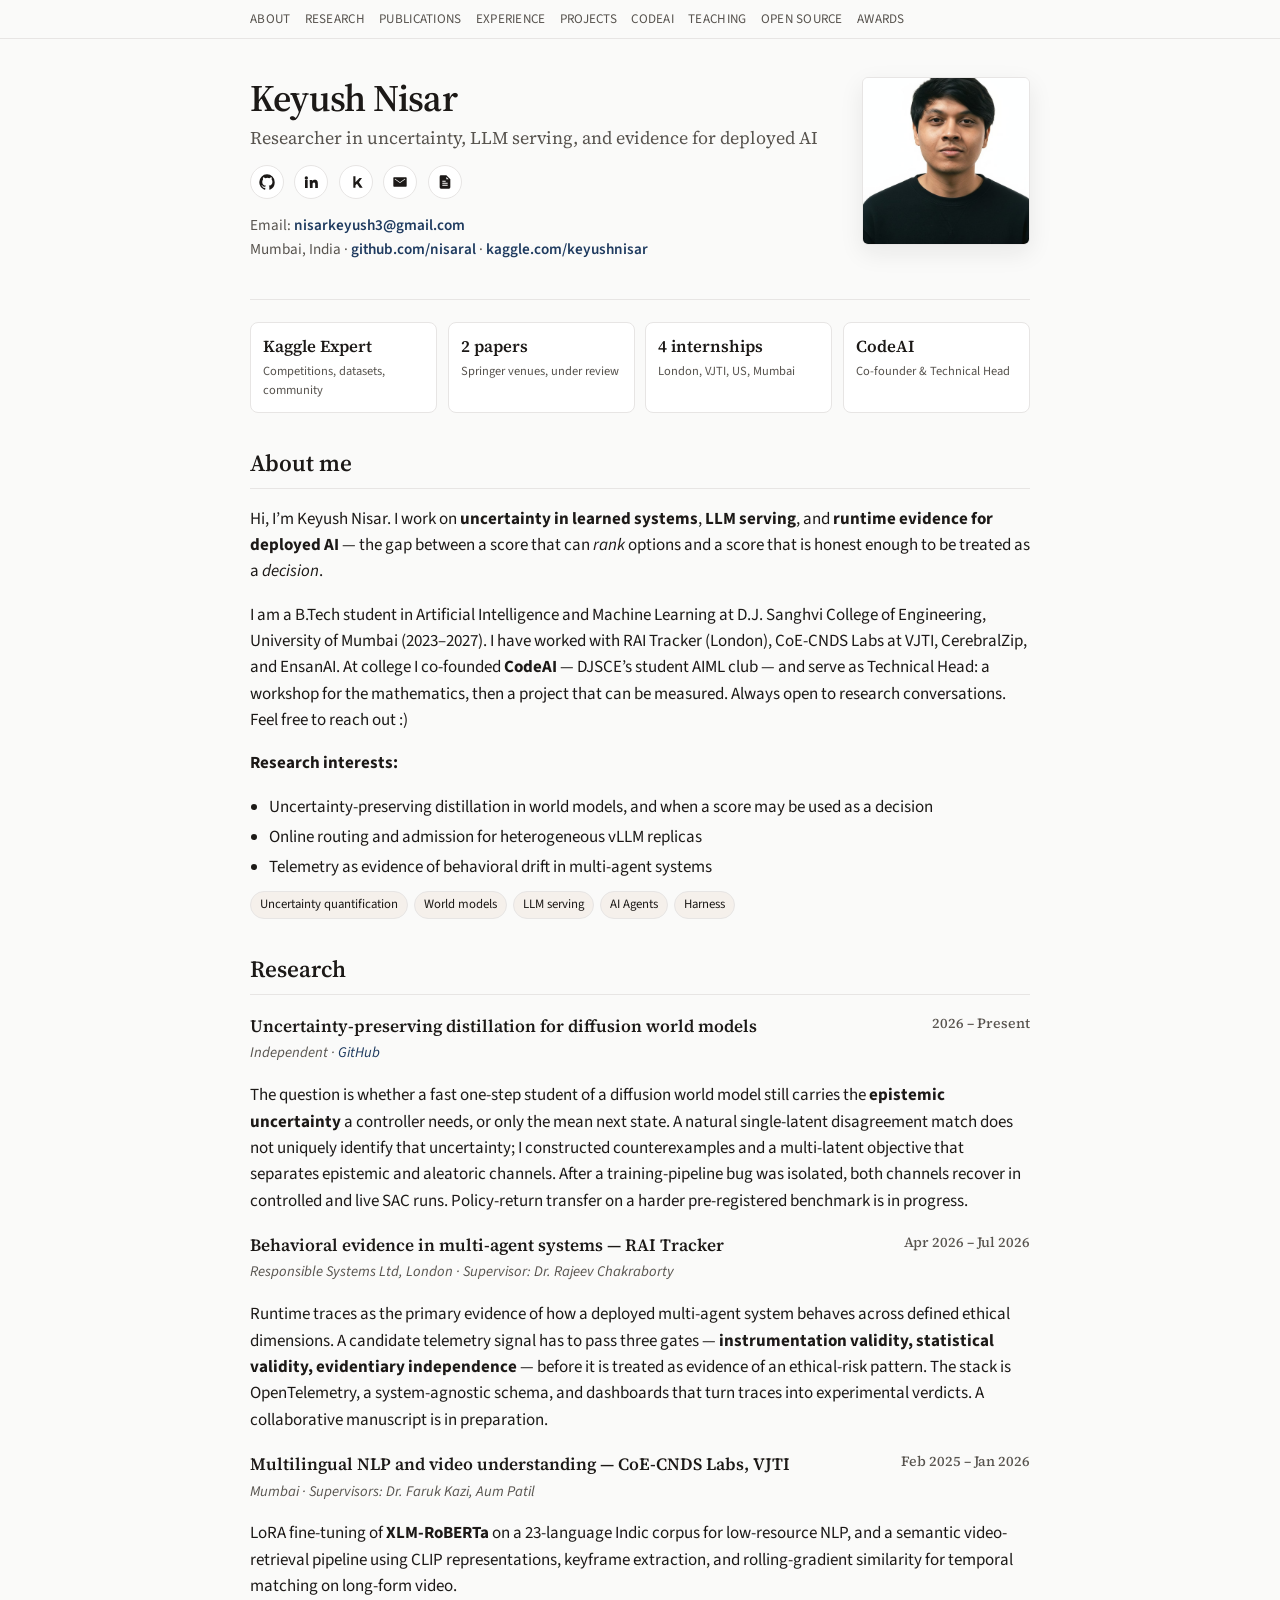
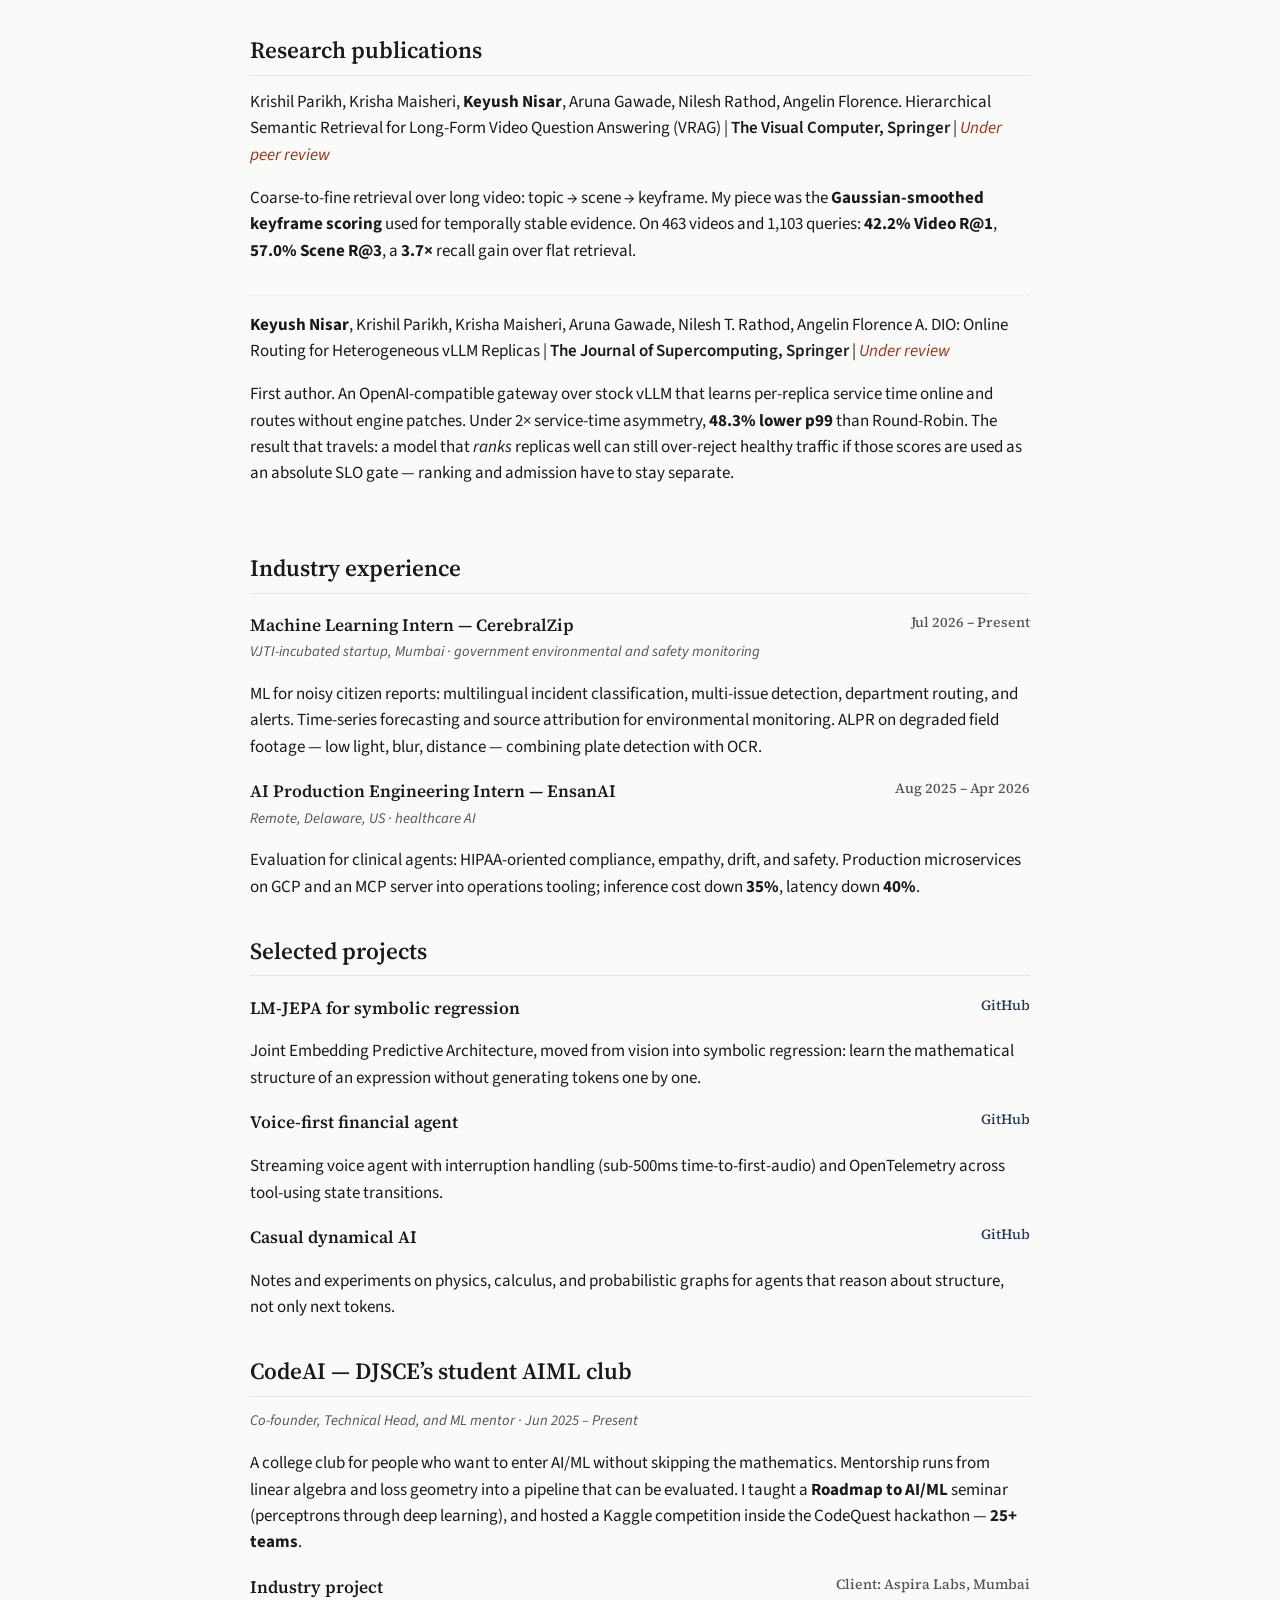
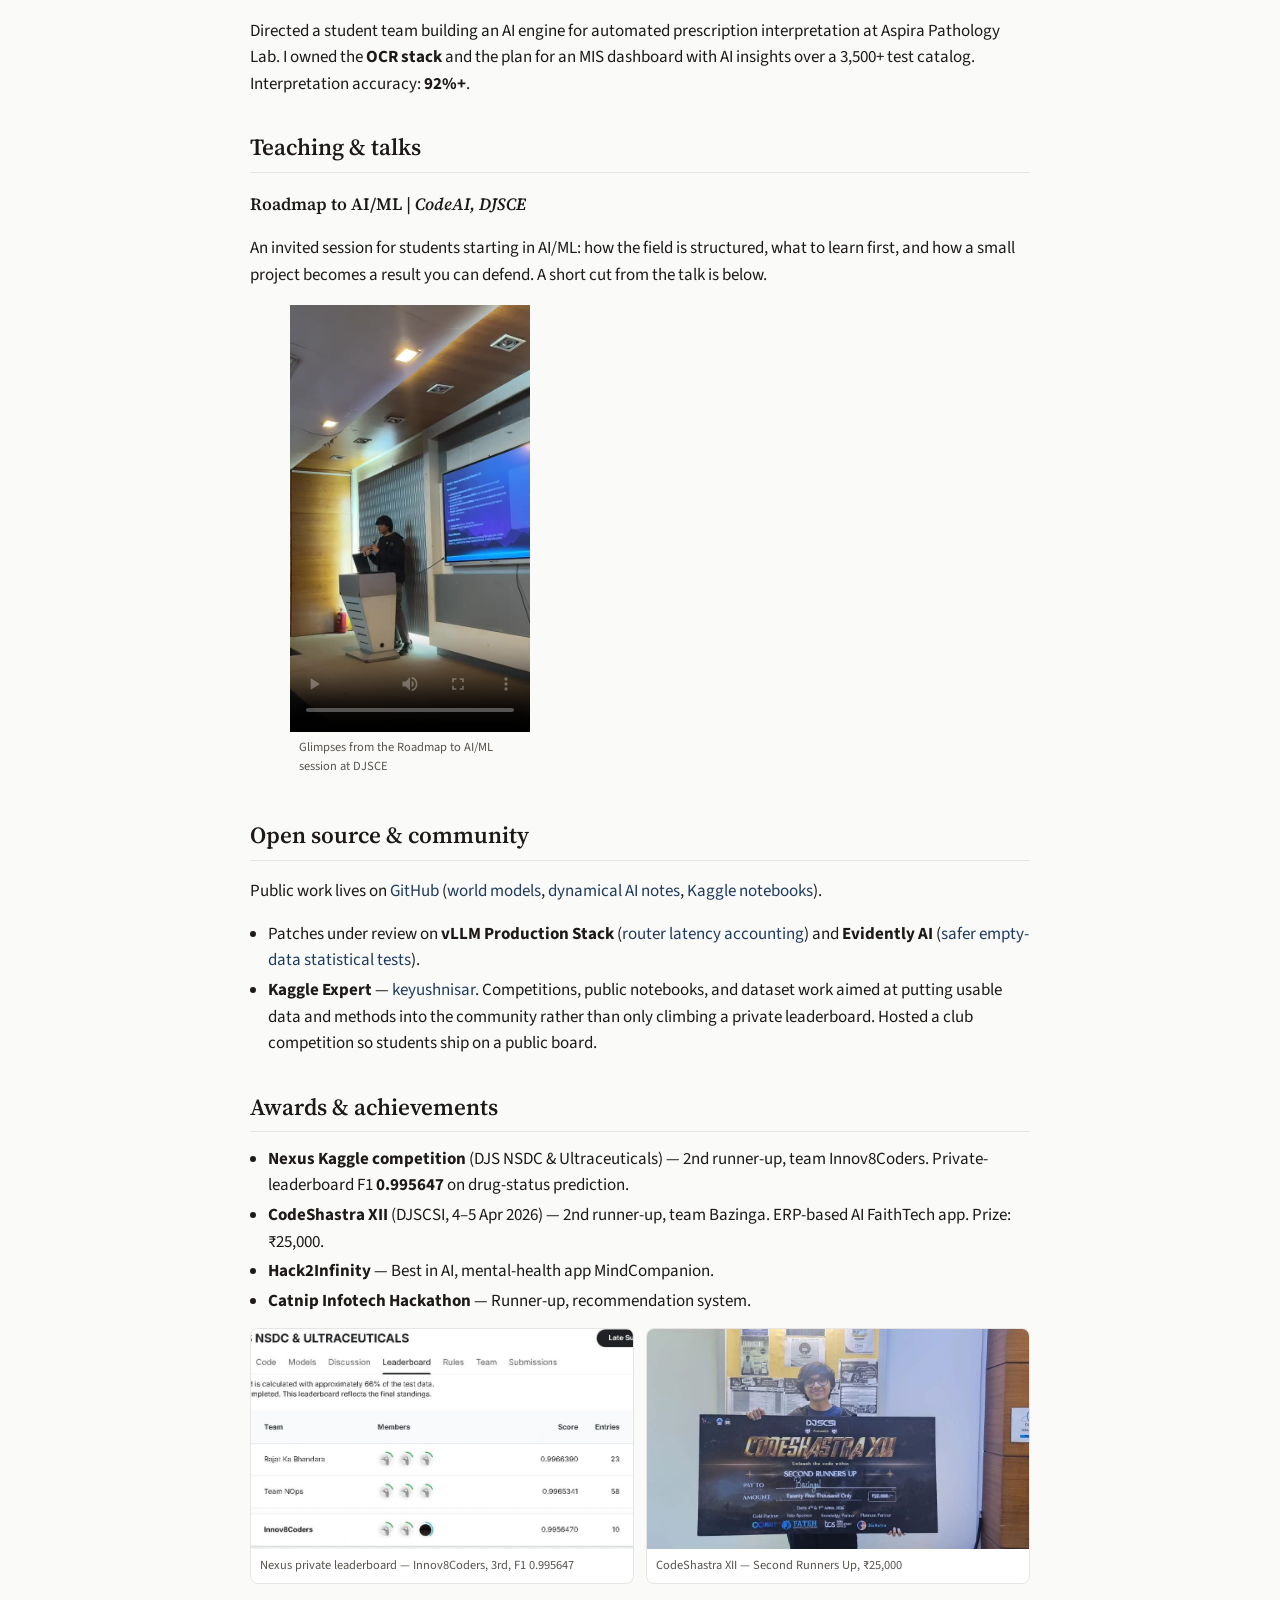
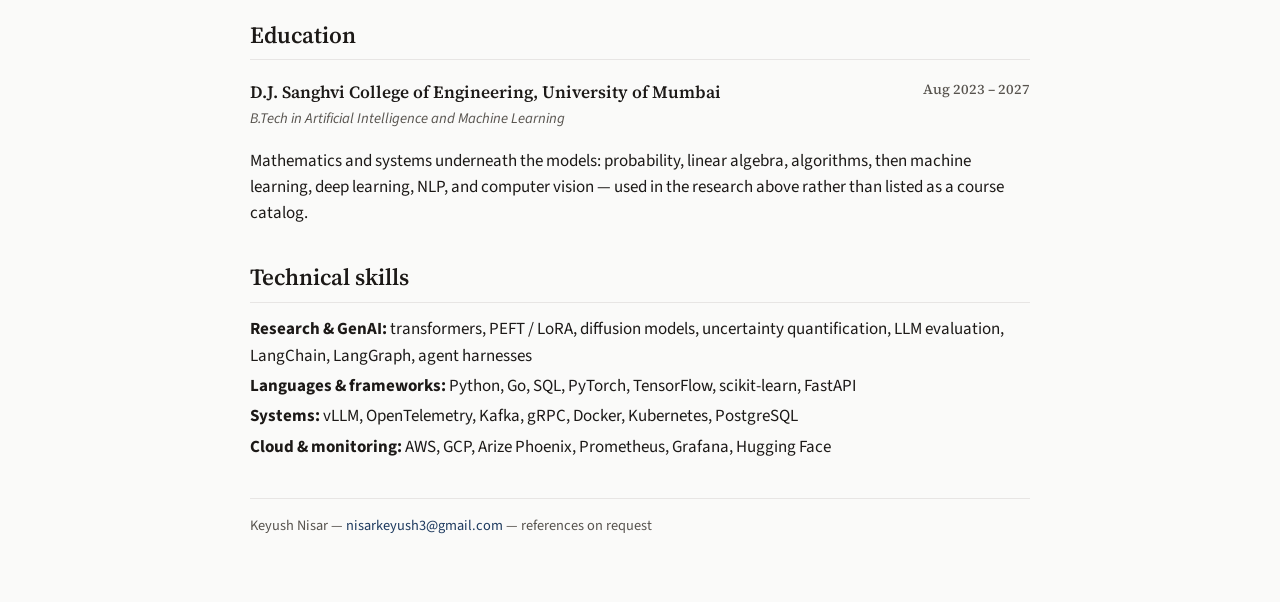
==== commit e88fce7c: "Remove duplicate CV section; header icon is enough" ====
--- a/index.html
+++ b/index.html
@@ -23,7 +23,6 @@
       <a href="#teaching">Teaching</a>
       <a href="#opensource">Open source</a>
       <a href="#awards">Awards</a>
-      <a href="#cv">CV</a>
     </div>
   </nav>
 
@@ -305,13 +304,6 @@
       </div>
     </section>
 
-    <section id="cv">
-      <h2>Explore more of my work</h2>
-      <p>
-        <a href="files/Keyush_Nisar_CV.pdf"><strong>Curriculum Vitae</strong></a>
-      </p>
-    </section>
-
     <footer>
       Keyush Nisar — <a href="mailto:nisarkeyush3@gmail.com">nisarkeyush3@gmail.com</a> — references on request
     </footer>
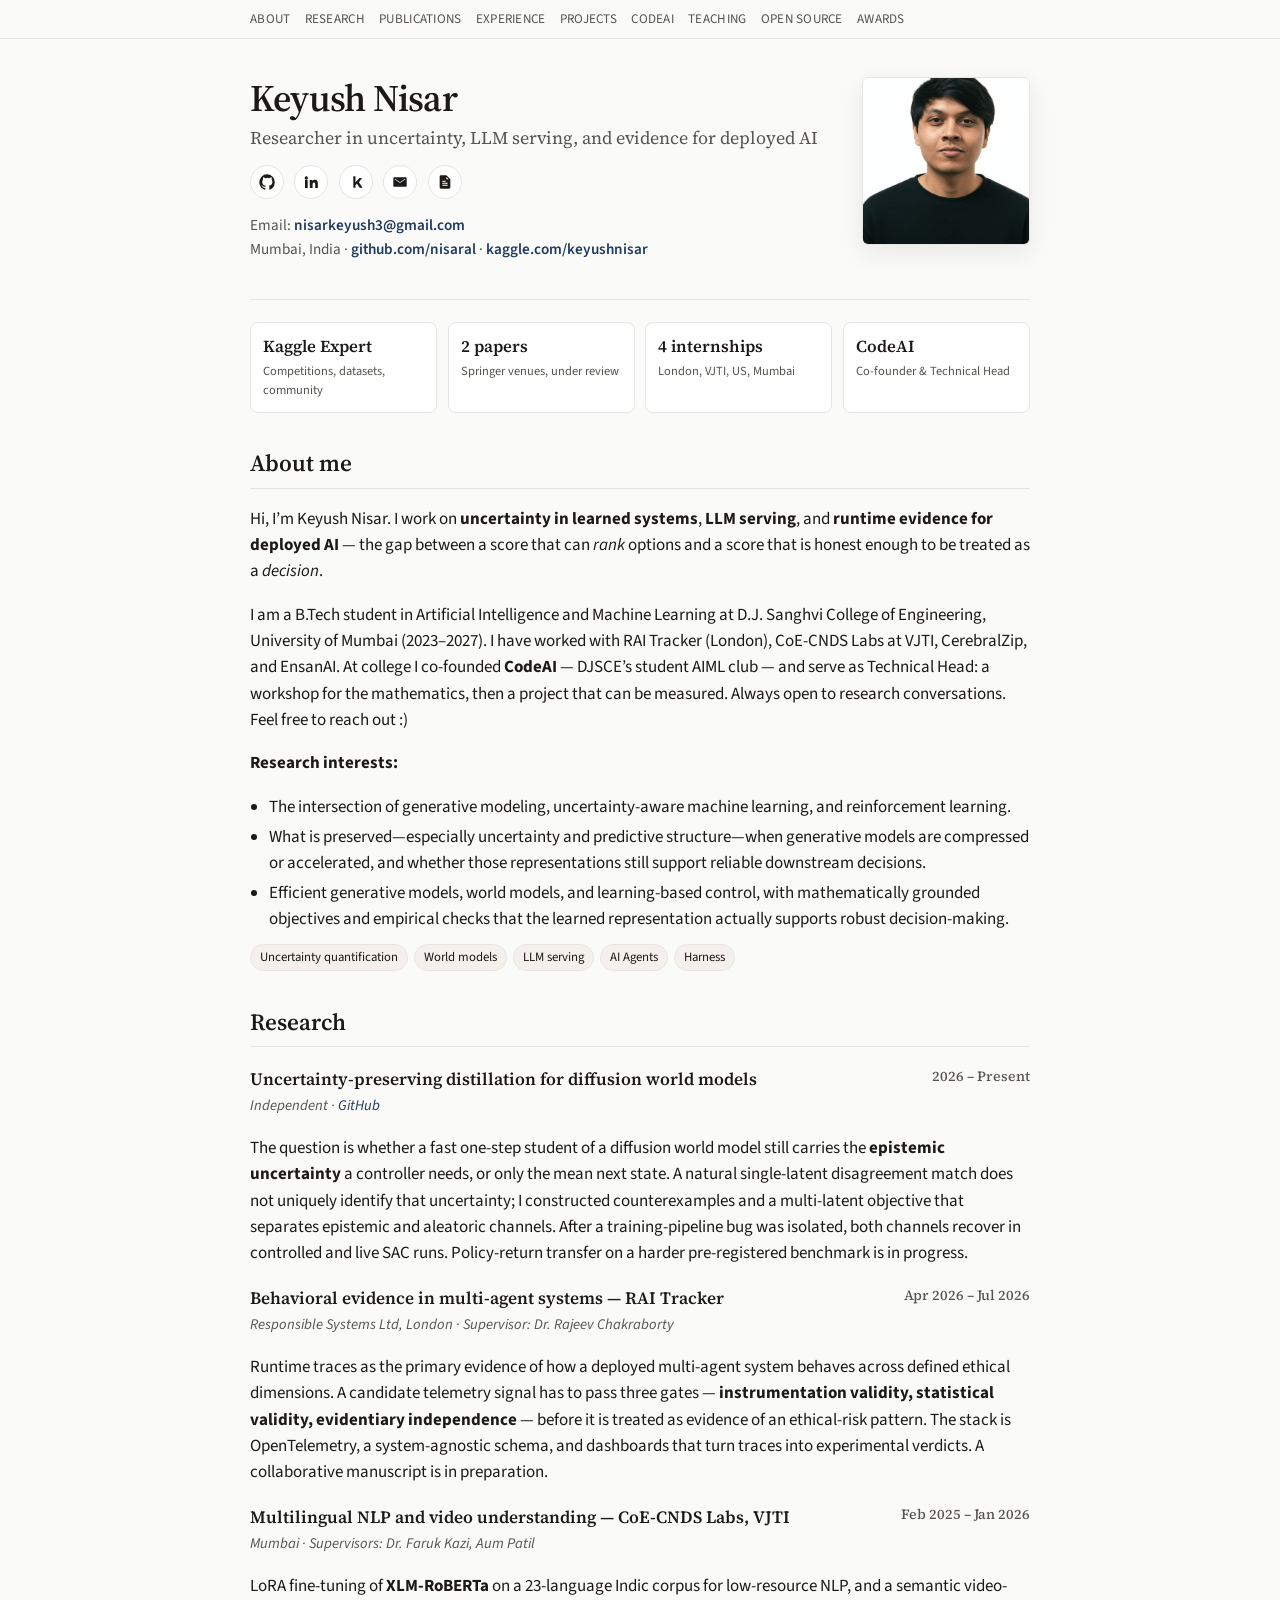
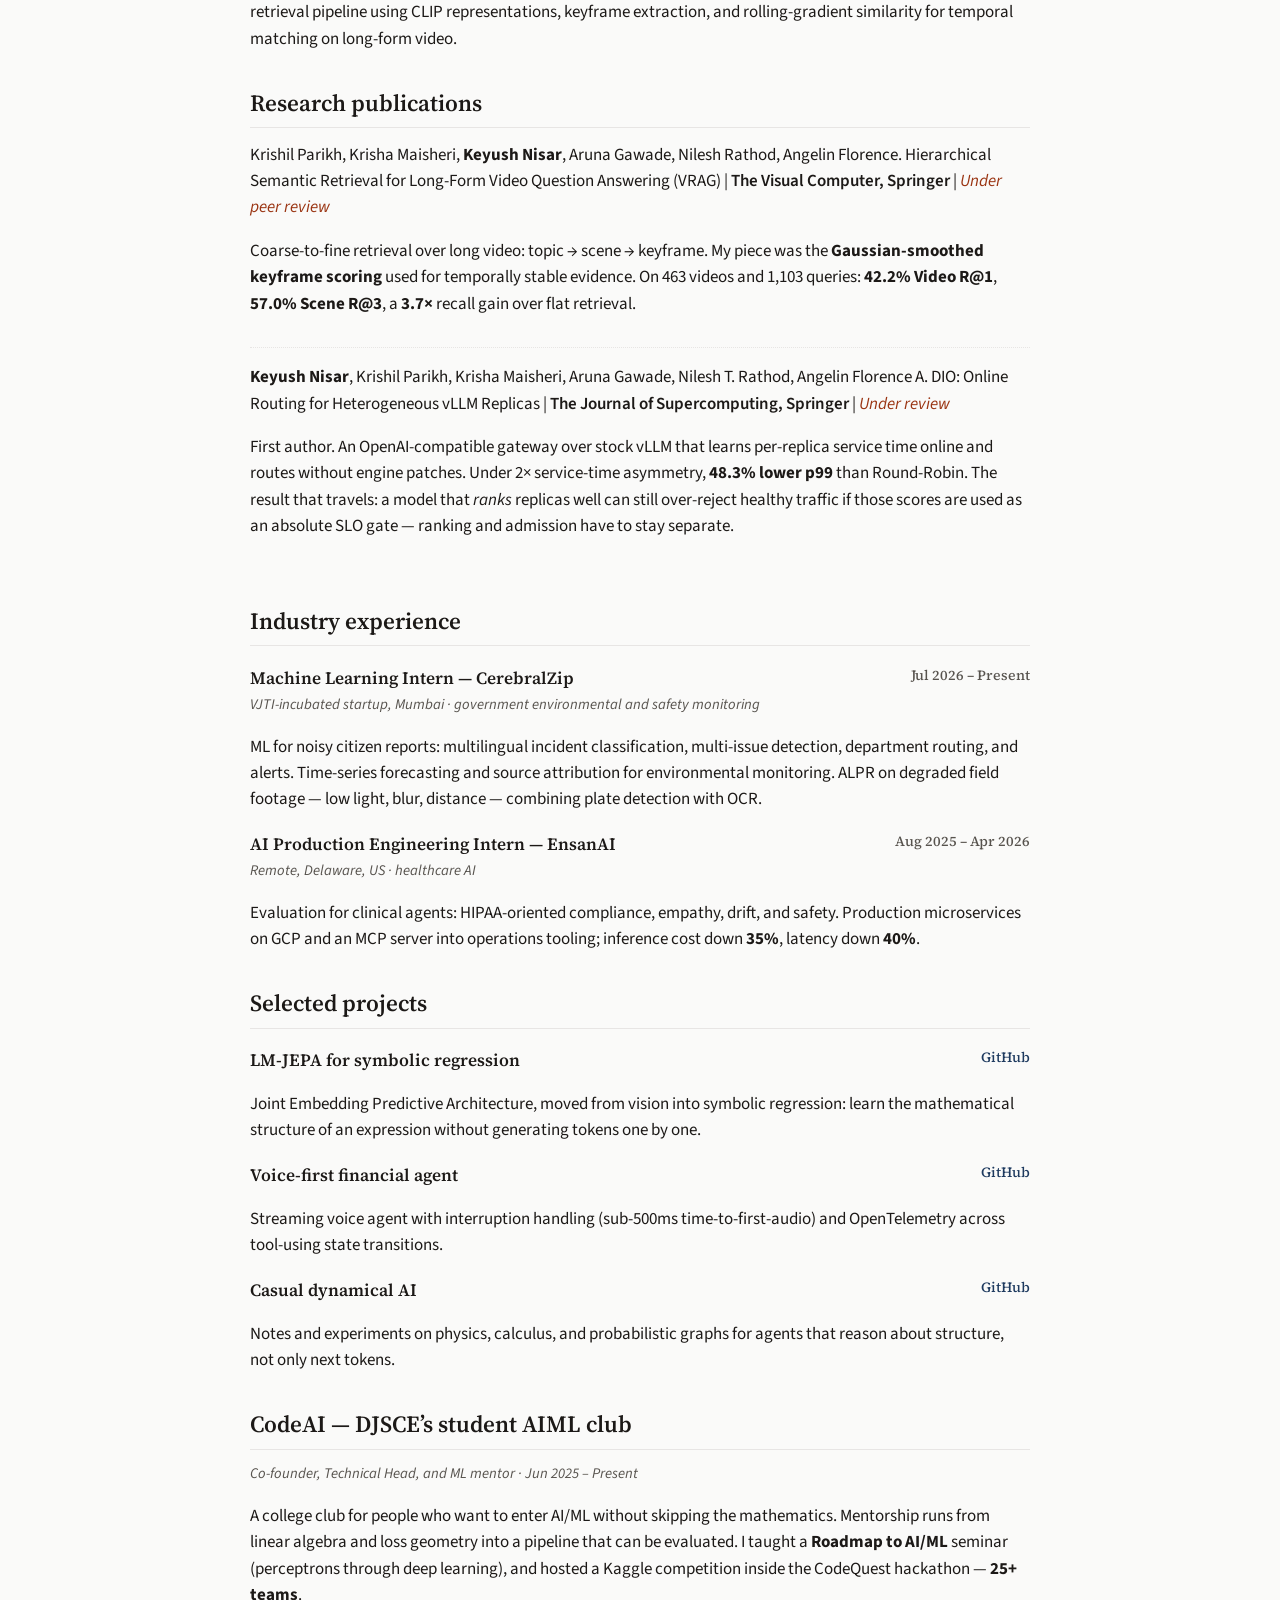
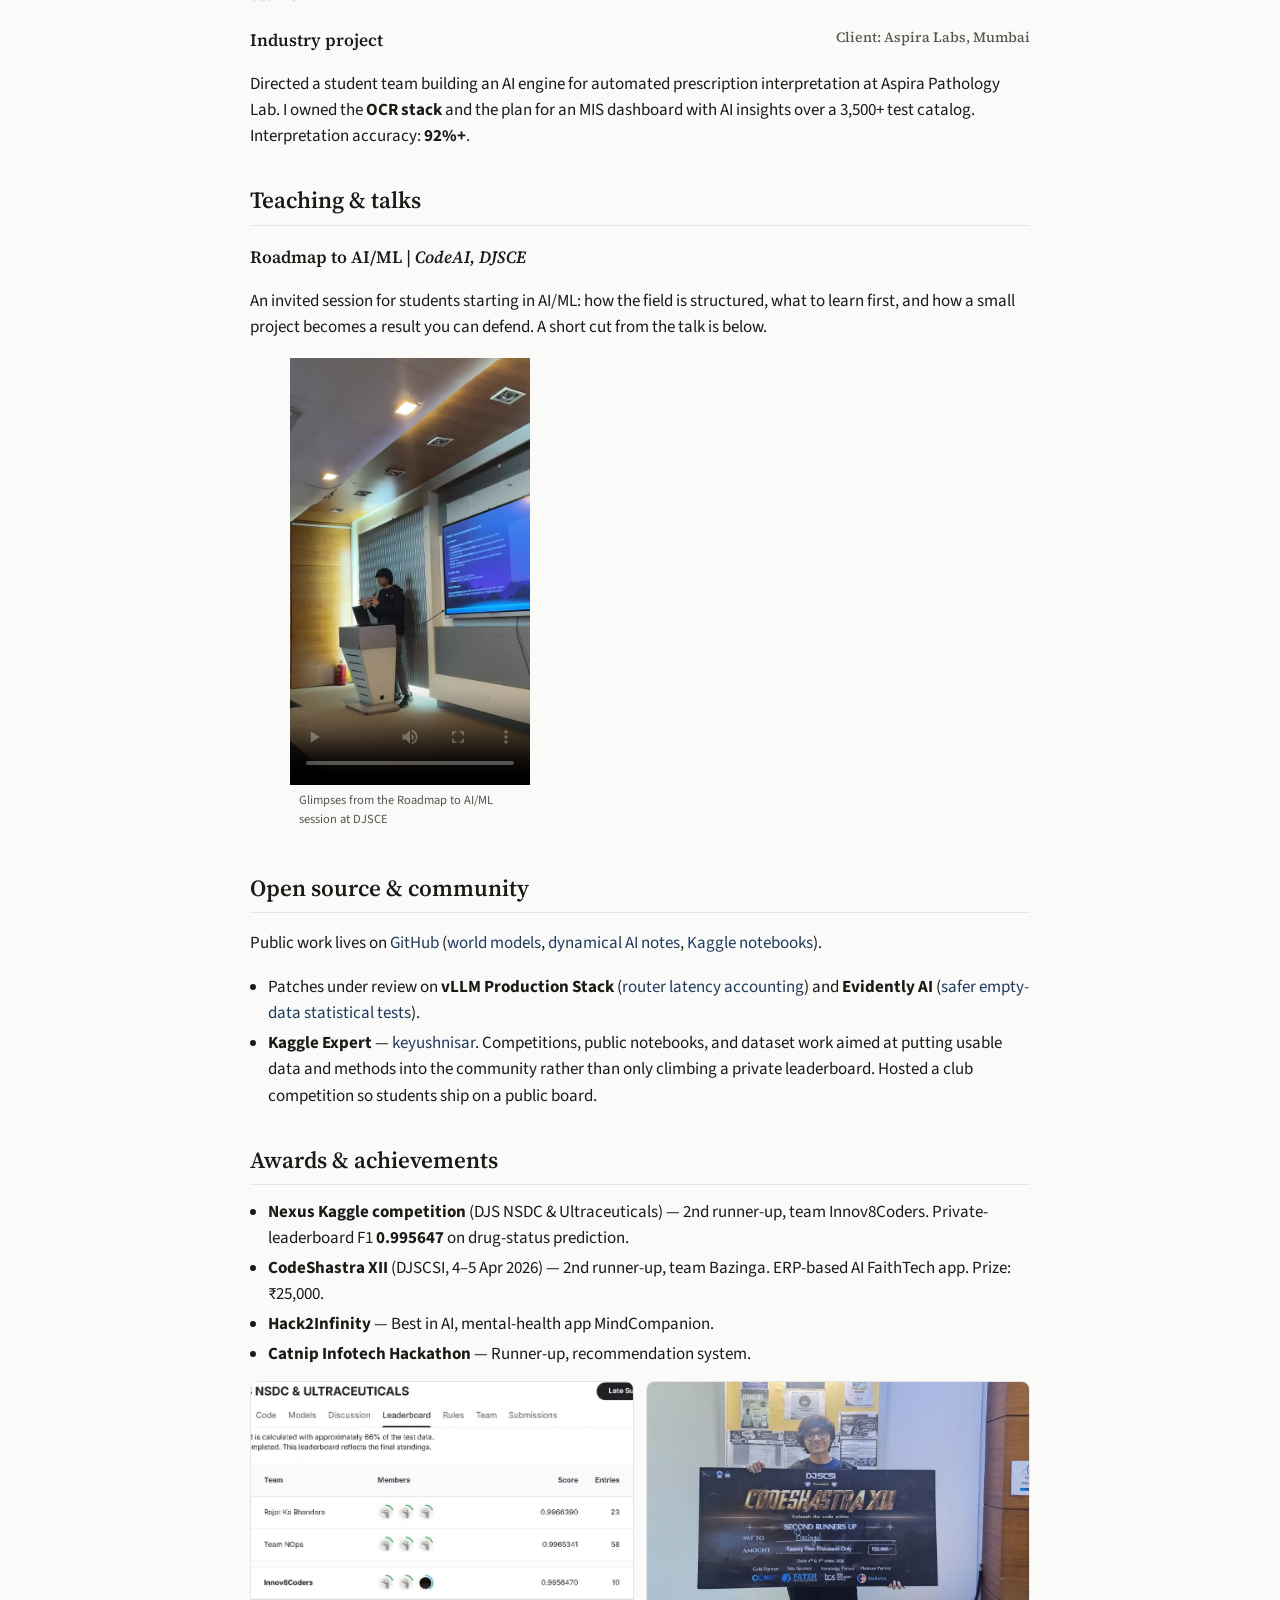
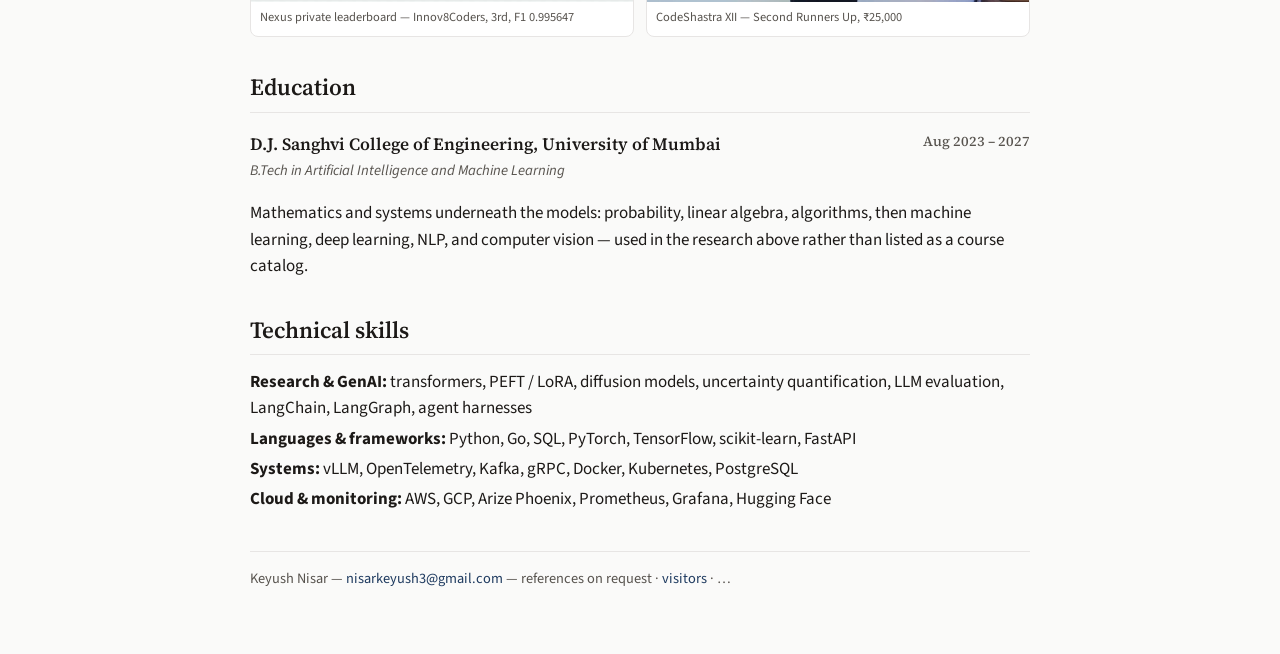
==== commit cda4edad: "Generalize research interests; add visitor counts dashboard" ====
--- a/index.html
+++ b/index.html
@@ -83,9 +83,9 @@
       </p>
       <p><strong>Research interests:</strong></p>
       <ul class="interests">
-        <li>Uncertainty-preserving distillation in world models, and when a score may be used as a decision</li>
-        <li>Online routing and admission for heterogeneous vLLM replicas</li>
-        <li>Telemetry as evidence of behavioral drift in multi-agent systems</li>
+        <li>The intersection of generative modeling, uncertainty-aware machine learning, and reinforcement learning.</li>
+        <li>What is preserved—especially uncertainty and predictive structure—when generative models are compressed or accelerated, and whether those representations still support reliable downstream decisions.</li>
+        <li>Efficient generative models, world models, and learning-based control, with mathematically grounded objectives and empirical checks that the learned representation actually supports robust decision-making.</li>
       </ul>
       <div class="chips">
         <span class="chip">Uncertainty quantification</span>
@@ -306,7 +306,10 @@
 
     <footer>
       Keyush Nisar — <a href="mailto:nisarkeyush3@gmail.com">nisarkeyush3@gmail.com</a> — references on request
+      <span class="foot-stats"> · <a href="stats.html">visitors</a> · <span id="hit-label">…</span></span>
     </footer>
   </main>
+  <script src="assets/js/visit.js"></script>
+  <script data-goatcounter="https://nisaral.goatcounter.com/count" async src="https://gc.zgo.at/count.js"></script>
 </body>
 </html>
--- a/assets/css/style.css
+++ b/assets/css/style.css
@@ -250,6 +250,36 @@
   color: var(--muted);
   font-size: 0.9rem;
 }
+.foot-stats { white-space: nowrap; }
+
+.statgrid {
+  display: grid;
+  grid-template-columns: repeat(3, 1fr);
+  gap: 0.65rem;
+  margin: 1.2rem 0 1.4rem;
+}
+.note {
+  font-size: 0.9rem;
+  color: var(--muted);
+}
+table.visitors {
+  width: 100%;
+  border-collapse: collapse;
+  font-size: 0.92rem;
+}
+table.visitors th,
+table.visitors td {
+  text-align: left;
+  padding: 0.45rem 0.35rem;
+  border-bottom: 1px solid var(--line);
+  vertical-align: top;
+}
+table.visitors th { color: var(--muted); font-weight: 600; font-size: 0.78rem; text-transform: uppercase; letter-spacing: 0.04em; }
+.ref { word-break: break-all; color: var(--muted); font-size: 0.85rem; }
+
+@media (max-width: 720px) {
+  .statgrid { grid-template-columns: 1fr; }
+}
 
 @media (max-width: 720px) {
   header.hero { grid-template-columns: 1fr; }
